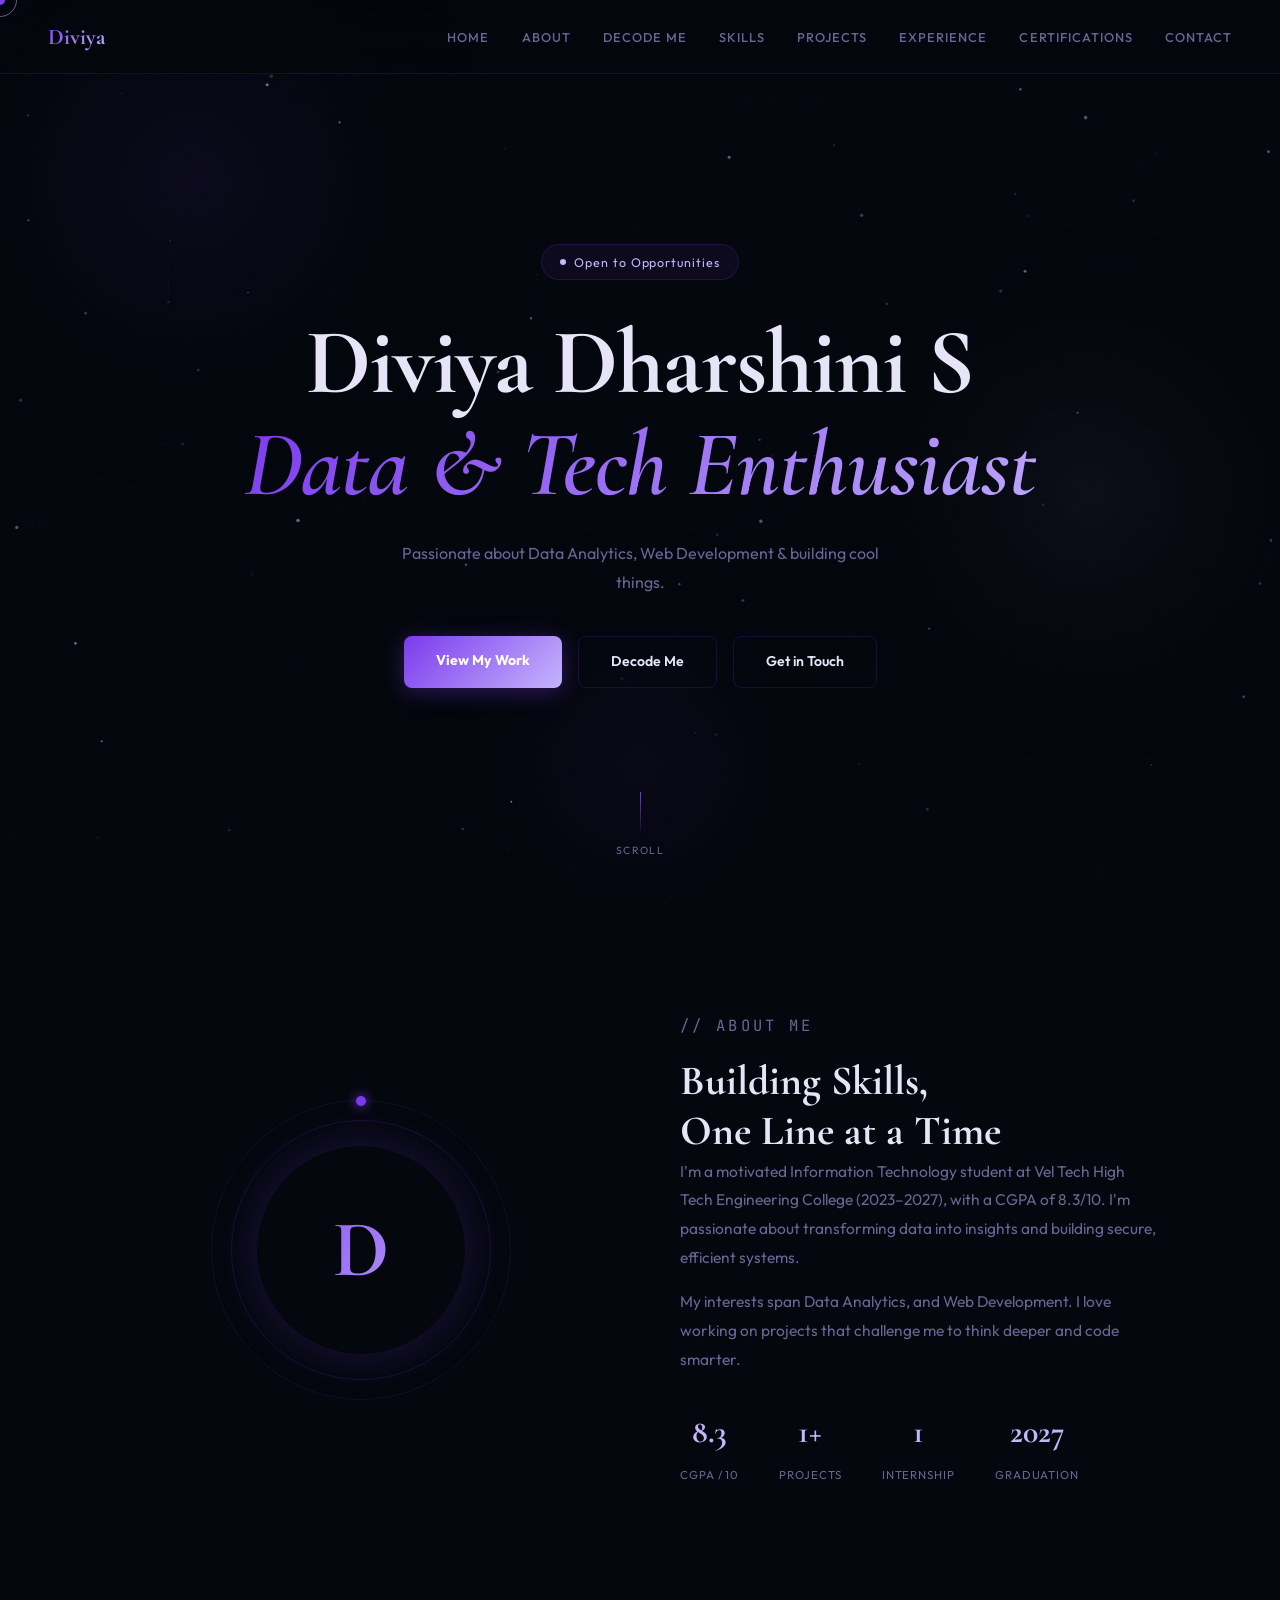
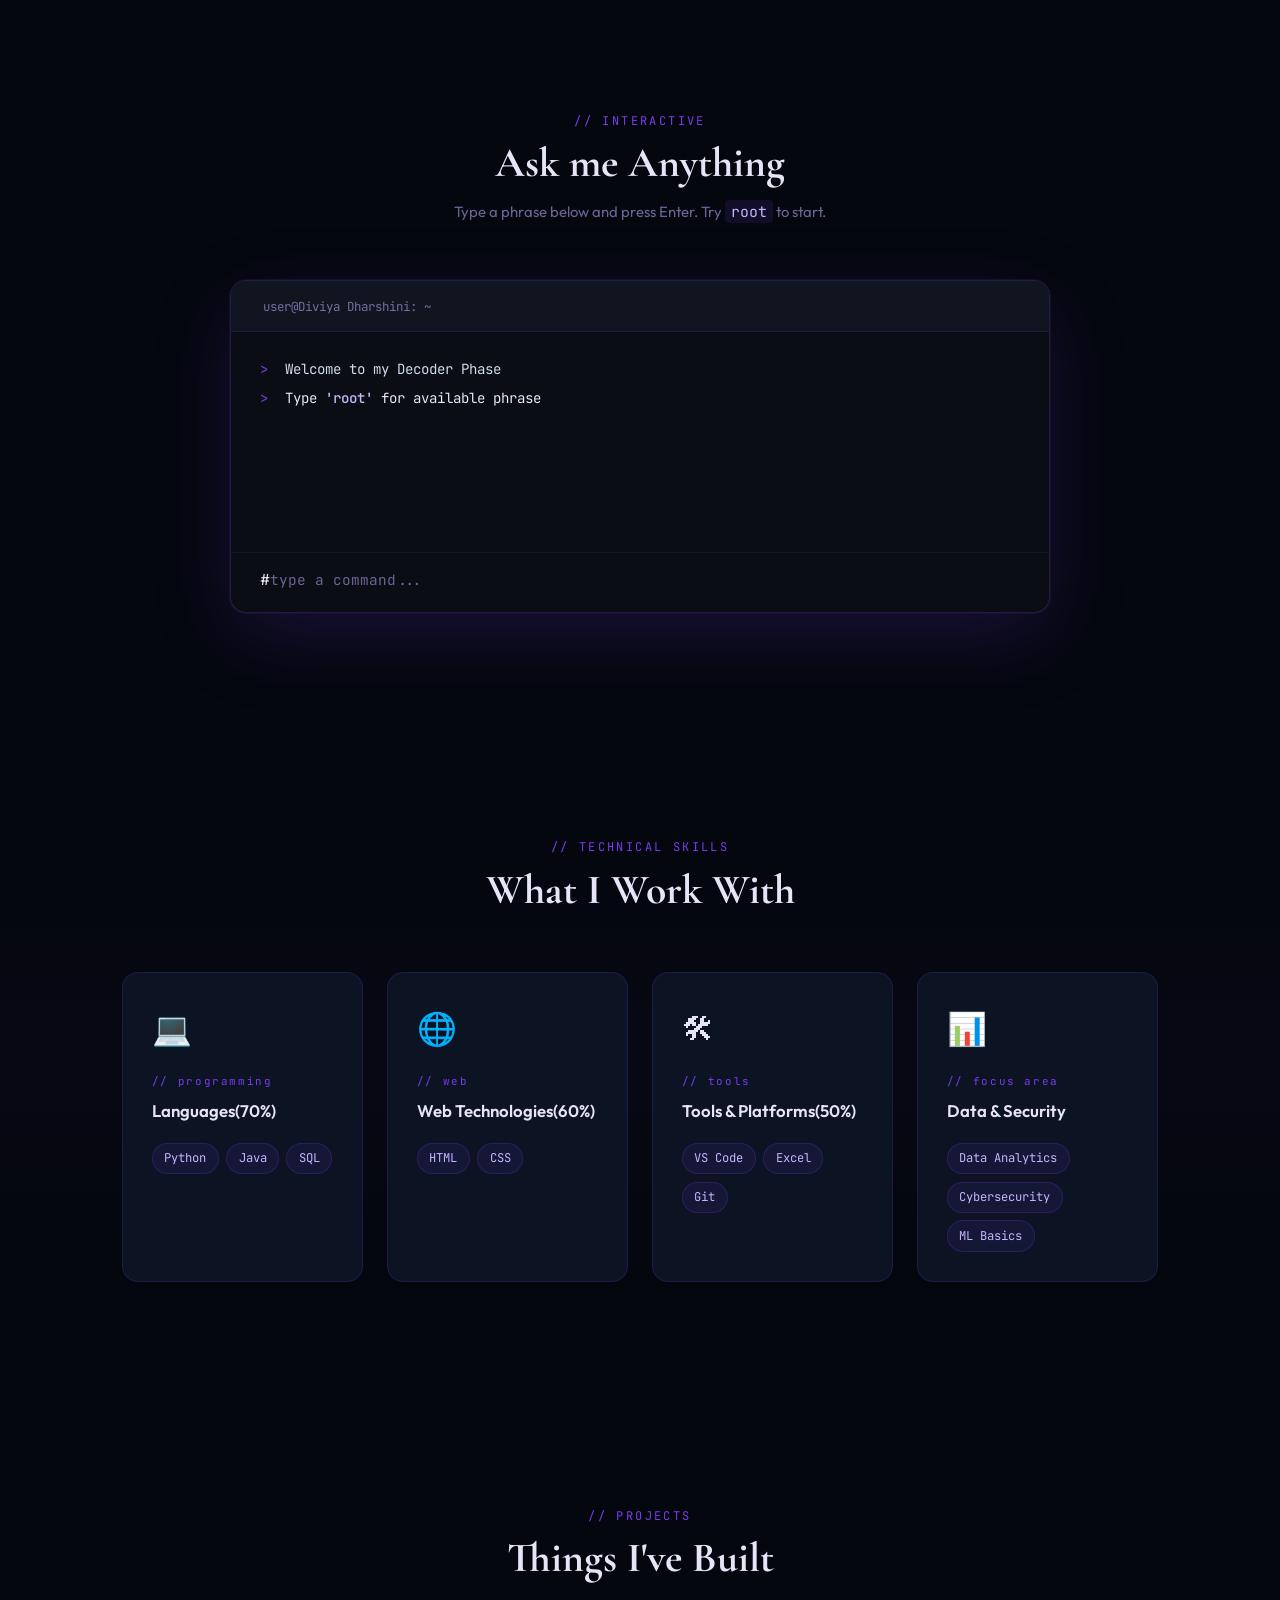
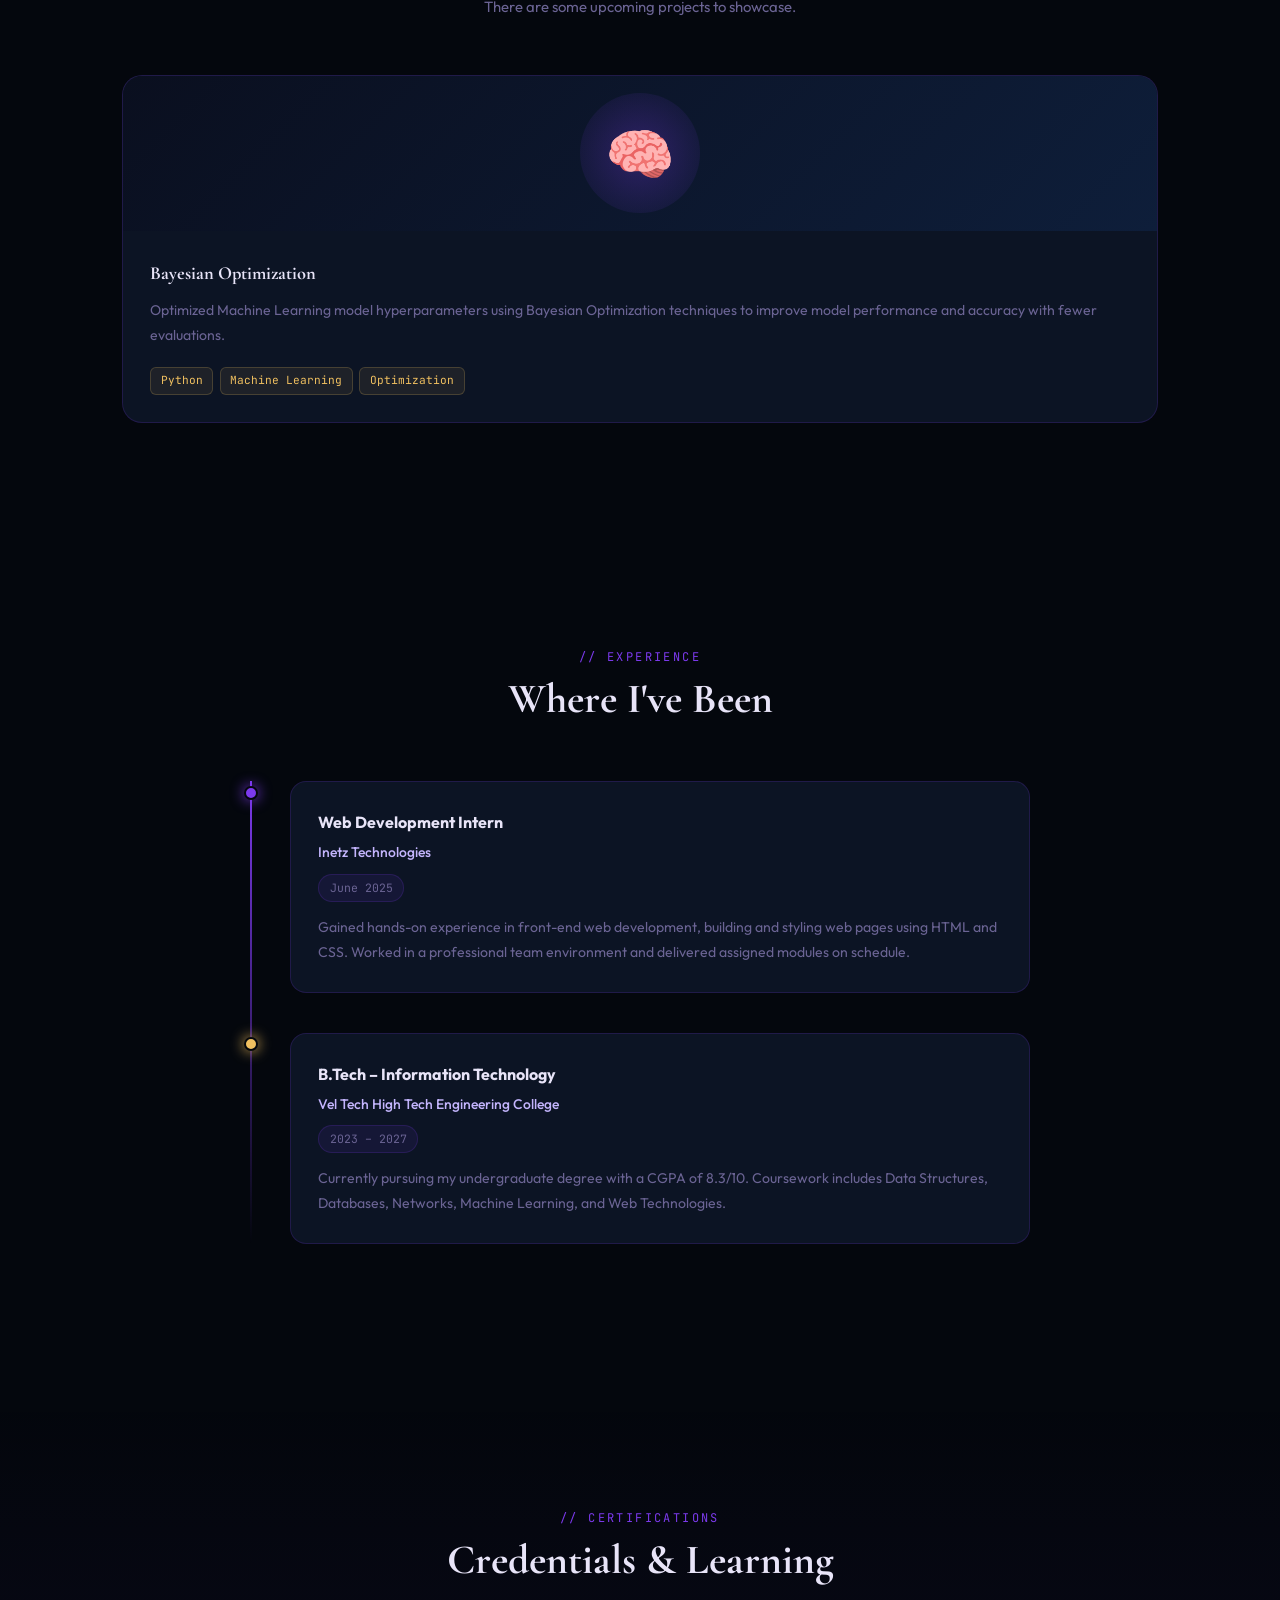
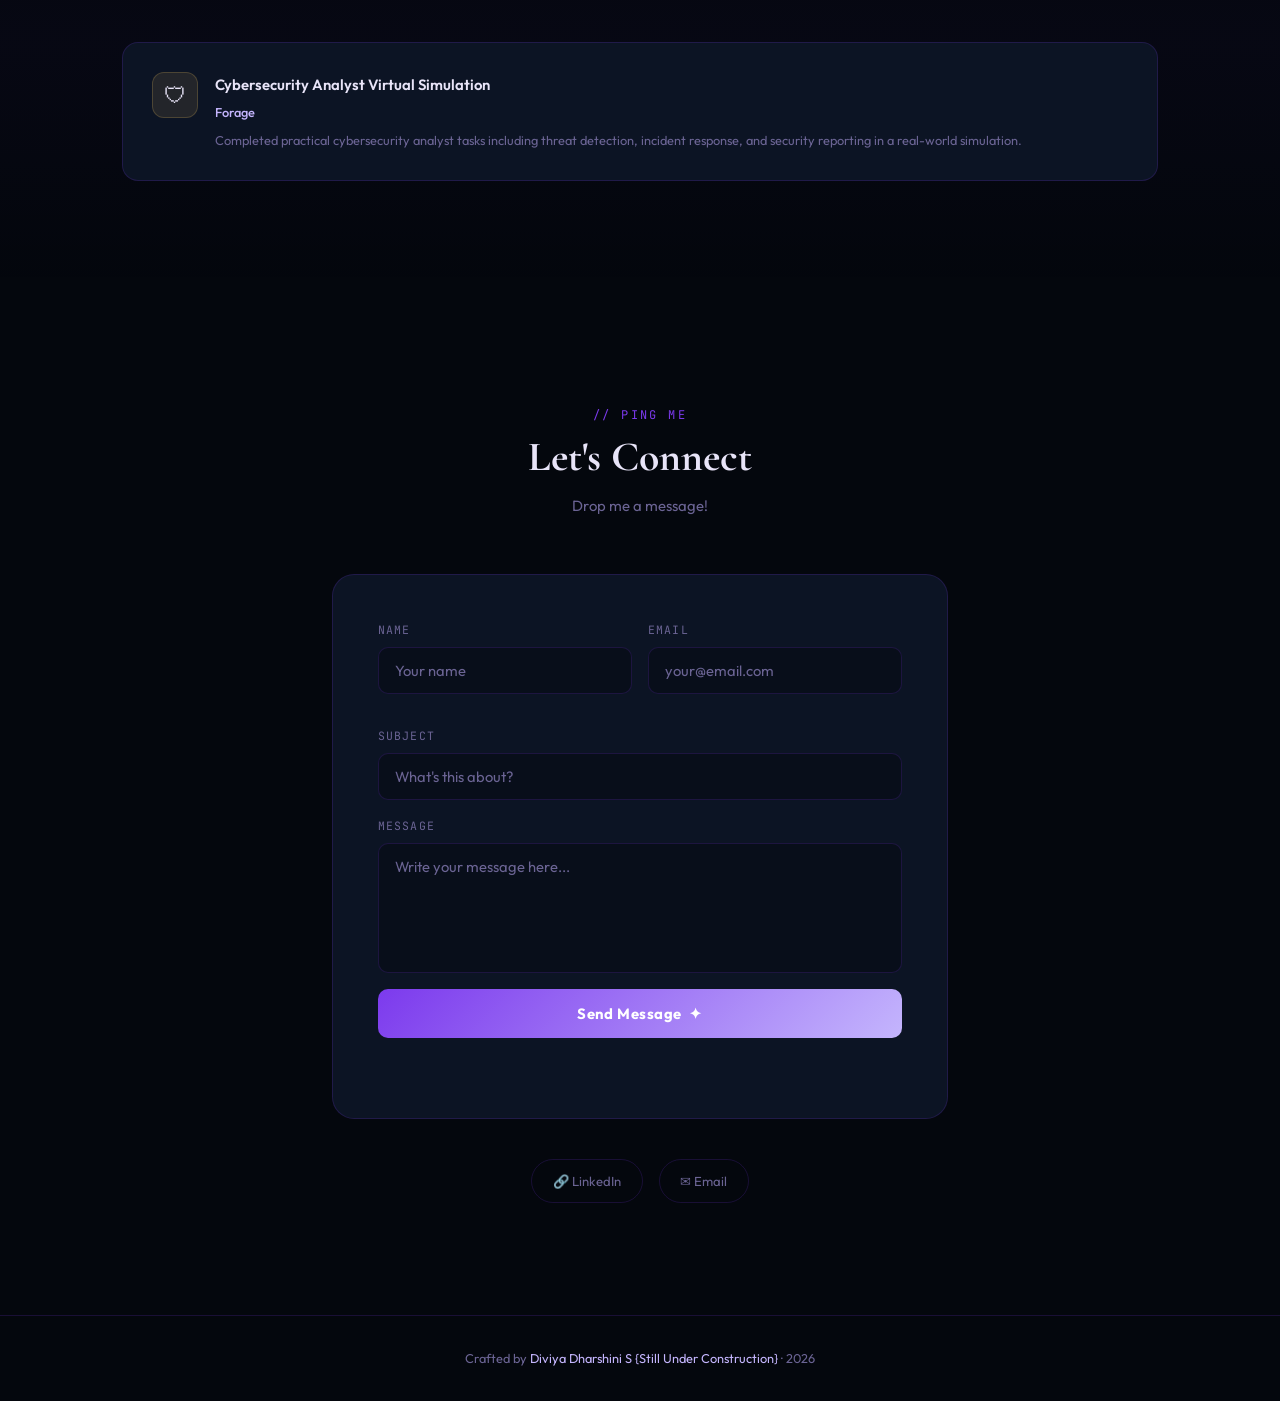
==== index.html @ 1bf2e38d "Add files via upload" ====
<!DOCTYPE html>
<html lang="en">
<head>
  <meta charset="UTF-8" />
  <meta name="viewport" content="width=device-width, initial-scale=1.0" />

  <!-- ============================================================
    PAGE TITLE — change this to your name
  ============================================================ -->
  <title>Diviya Dharshini S – Portfolio</title>

  <!-- Google Fonts — Professional fonts -->
  <link href="https://fonts.googleapis.com/css2?family=Cormorant+Garamond:ital,wght@0,400;0,600;0,700;1,400;1,600&family=Outfit:wght@300;400;500;600&family=JetBrains+Mono:wght@400;500&display=swap" rel="stylesheet" />

  <link rel="stylesheet" href="style.css" />
</head>
<body>

  <!-- Custom cursor -->
  <div id="cursor"></div>
  <div id="cursor-ring"></div>

  <!-- Animated background canvas -->
  <canvas id="bg-canvas"></canvas>

  <!-- ============================================================
    NAVIGATION BAR
    Add/remove links by editing the <li> items
  ============================================================ -->
  <nav id="navbar">
    <div class="nav-logo">Diviya</div>
    <ul class="nav-links">
      <li><a href="#hero">Home</a></li>
      <li><a href="#about">About</a></li>
      <li><a href="#decoder">Decode Me</a></li>
      <li><a href="#skills">Skills</a></li>
      <li><a href="#projects">Projects</a></li>
      <li><a href="#experience">Experience</a></li>
      <li><a href="#certifications">Certifications</a></li>
      <li><a href="#contact">Contact</a></li>
    </ul>
    <button class="nav-toggle" id="navToggle" aria-label="Open menu">&#9776;</button>
  </nav>

  <!-- Mobile Drawer -->
  <div class="mobile-drawer" id="mobileDrawer">
    <button class="drawer-close" id="drawerClose">✕</button>
    <ul>
      <li><a href="#hero"           class="drawer-link">Home</a></li>
      <li><a href="#about"          class="drawer-link">About</a></li>
      <li><a href="#decoder"       class="drawer-link">Decode Me</a></li>
      <li><a href="#skills"         class="drawer-link">Skills</a></li>
      <li><a href="#projects"       class="drawer-link">Projects</a></li>
      <li><a href="#experience"     class="drawer-link">Experience</a></li>
      <li><a href="#certifications" class="drawer-link">Certifications</a></li>
      <li><a href="#contact"        class="drawer-link">Contact</a></li>
    </ul>
  </div>

  <!-- ============================================================
    HERO SECTION
    Change: name, tagline, button links
  ============================================================ -->
  <section id="hero">
    <div class="hero-badge"><span class="badge-dot"></span> Open to Opportunities</div>

    <h1 class="hero-name">
      <span class="line1">Diviya Dharshini S</span>
      <span class="line2">Data &amp; Tech Enthusiast</span>
    </h1>

    <p class="hero-tagline">
      Passionate about Data Analytics, Web Development &amp; building cool things.
    </p>

    <div class="hero-cta">
      <a href="#projects" class="btn-primary">View My Work</a>
      <a href="#decoder" class="btn-outline">Decode Me</a>
      <a href="#contact"  class="btn-outline">Get in Touch</a>
    </div>

    <div class="hero-scroll">
      <div class="scroll-line"></div>
      <span>SCROLL</span>
    </div>
  </section>

  <!-- ============================================================
    ABOUT SECTION
    Change: paragraph text, stats numbers
  ============================================================ -->
  <section id="about">
    <div class="about-grid container">

      <div class="about-visual reveal-left">
        <div class="about-orbit"><div class="orbit-dot"></div></div>
        <div class="about-avatar-ring">
          <!-- Change this letter to your initial -->
          <div class="about-avatar-inner">D</div>
        </div>
      </div>

      <div class="about-text reveal-right">
        <p class="section-label">// about me</p>
        <h2 class="section-title">Building Skills,<br>One Line at a Time</h2>
        <p>I'm a motivated Information Technology student at Vel Tech High Tech Engineering College (2023–2027), with a CGPA of 8.3/10. I'm passionate about transforming data into insights and building secure, efficient systems.</p>
        <p>My interests span Data Analytics, and  Web Development. I love working on projects that challenge me to think deeper and code smarter.</p>

        <!-- Change stats numbers as needed -->
        <div class="about-stats">
          <div class="stat"><span class="stat-num">8.3</span><span class="stat-label">CGPA / 10</span></div>
          <div class="stat"><span class="stat-num">1+</span><span class="stat-label">Projects</span></div>
          <div class="stat"><span class="stat-num">1</span><span class="stat-label">Internship</span></div>
          <div class="stat"><span class="stat-num">2027</span><span class="stat-label">Graduation</span></div>
        </div>
      </div>

    </div>
  </section>

  <!-- ============================================================
    INTERACTIVE DECODER SECTION
    Commands are defined in script.js → DECODER_COMMANDS object
    To add a new command: add a new key inside DECODER_COMMANDS
  ============================================================ -->
  <section id="decoder">
    <div class="container">
      <div class="section-header reveal">
        <p class="section-label">// interactive</p>
        <h2 class="section-title">Ask me Anything</h2>
        <p class="section-sub">Type a phrase below and press Enter. Try <code>root</code> to start.</p>
      </div>

      <div class="terminal-window reveal">
        <div class="terminal-topbar">
          <span class="terminal-title">user@Diviya Dharshini: ~</span>
        </div>

        <!-- Terminal output area -->
        <div class="terminal-body" id="terminalBody">
          <div class="t-line"><span class="t-prompt">&gt;</span> <span class="t-white">Welcome to my Decoder Phase</span></div>
          <div class="t-line"><span class="t-prompt">&gt;</span> Type <span class="t-highlight">'root'</span> for available phrase</div>
        </div>

        <!-- Terminal input row -->
        <div class="terminal-input-row">
          <span class="t-hashtag">#</span>
          <input
            type="text"
            id="terminalInput"
            class="terminal-input"
            placeholder="type a command..."
            autocomplete="off"
            spellcheck="false"
          />
        </div>
      </div>
    </div>
  </section>

  <!-- ============================================================
    SKILLS SECTION
    To add a skill card: copy one .skill-card block
    To add a tag inside a card: copy <span class="tag">...</span>
  ============================================================ -->
  <section id="skills">
    <div class="container">
      <div class="section-header reveal">
        <p class="section-label">// technical skills</p>
        <h2 class="section-title">What I Work With</h2>
      </div>

      <div class="skills-grid">

        <div class="skill-card reveal">
          <div class="skill-icon">💻</div>
          <div class="skill-category">// programming</div>
          <div class="skill-name">Languages(70%)</div>
          <div class="skill-tags">
            <span class="tag">Python</span>
            <span class="tag">Java</span>
            <span class="tag">SQL</span>
          </div>
        </div>

        <div class="skill-card reveal" style="transition-delay:0.1s">
          <div class="skill-icon">🌐</div>
          <div class="skill-category">// web</div>
          <div class="skill-name">Web Technologies(60%)</div>
          <div class="skill-tags">
            <span class="tag">HTML</span>
            <span class="tag">CSS</span>
          </div>
        </div>

        <div class="skill-card reveal" style="transition-delay:0.2s">
          <div class="skill-icon">🛠</div>
          <div class="skill-category">// tools</div>
          <div class="skill-name">Tools & Platforms(50%)</div>
          <div class="skill-tags">
            <span class="tag">VS Code</span>
            <span class="tag">Excel</span>
            <span class="tag">Git</span>
          </div>
        </div>

        <div class="skill-card reveal" style="transition-delay:0.3s">
          <div class="skill-icon">📊</div>
          <div class="skill-category">// focus area</div>
          <div class="skill-name">Data & Security</div>
          <div class="skill-tags">
            <span class="tag">Data Analytics</span>
            <span class="tag">Cybersecurity</span>
            <span class="tag">ML Basics</span>
          </div>
        </div>

      </div>
    </div>
  </section>

  <!-- ============================================================
    PROJECTS SECTION
    To add a project: copy one .project-card block
    Banner color classes: banner-teal, banner-purple, banner-blue
  ============================================================ -->
  <section id="projects">
    <div class="container">
      <div class="section-header reveal">
        <p class="section-label">// projects</p>
        <h2 class="section-title">Things I've Built</h2>
        <p class="section-sub">There are some upcoming projects to showcase.</p>
      </div>

      <div class="projects-grid">

        <!-- PROJECT 1 -->
        <div class="project-card reveal">
          <div class="project-banner banner-teal">
            <div class="project-glow"></div>
            <span class="banner-emoji">🧠</span>
          </div>
          <div class="project-body">
            <div class="project-title">Bayesian Optimization</div>
            <p class="project-desc">
              Optimized Machine Learning model hyperparameters using Bayesian Optimization
              techniques to improve model performance and accuracy with fewer evaluations.
            </p>
            <div class="project-stack">
              <span class="stack-tag">Python</span>
              <span class="stack-tag">Machine Learning</span>
              <span class="stack-tag">Optimization</span>
            </div>
          </div>
        </div>

        <!-- ADD MORE PROJECTS HERE — copy this block:
        <div class="project-card reveal" style="transition-delay:0.15s">
          <div class="project-banner banner-purple">
            <div class="project-glow"></div>
            <span class="banner-emoji">🌐</span>
          </div>
          <div class="project-body">
            <div class="project-title">Project Name</div>
            <p class="project-desc">Description of your project.</p>
            <div class="project-stack">
              <span class="stack-tag">Tech 1</span>
              <span class="stack-tag">Tech 2</span>
            </div>
          </div>
        </div>
        -->

      </div>
    </div>
  </section>

  <!-- ============================================================
    EXPERIENCE / TIMELINE SECTION
    To add more: copy one .timeline-item block
  ============================================================ -->
  <section id="experience">
    <div class="container">
      <div class="section-header reveal">
        <p class="section-label">// experience</p>
        <h2 class="section-title">Where I've Been</h2>
      </div>

      <div class="timeline">

        <div class="timeline-item reveal">
          <div class="timeline-dot"></div>
          <div class="timeline-card">
            <div class="timeline-role">Web Development Intern</div>
            <div class="timeline-company">Inetz Technologies</div>
            <div class="timeline-date">June 2025</div>
            <p class="timeline-desc">Gained hands-on experience in front-end web development, building and styling web pages using HTML and CSS. Worked in a professional team environment and delivered assigned modules on schedule.</p>
          </div>
        </div>

        <div class="timeline-item reveal" style="transition-delay:0.1s">
          <div class="timeline-dot dot-gold"></div>
          <div class="timeline-card">
            <div class="timeline-role">B.Tech – Information Technology</div>
            <div class="timeline-company">Vel Tech High Tech Engineering College</div>
            <div class="timeline-date">2023 – 2027</div>
            <p class="timeline-desc">Currently pursuing my undergraduate degree with a CGPA of 8.3/10. Coursework includes Data Structures, Databases, Networks, Machine Learning, and Web Technologies.</p>
          </div>
        </div>

      </div>
    </div>
  </section>

  <!-- ============================================================
    CERTIFICATIONS SECTION
    To add a cert: copy one .cert-card block
  ============================================================ -->
  <section id="certifications">
    <div class="container">
      <div class="section-header reveal">
        <p class="section-label">// certifications</p>
        <h2 class="section-title">Credentials &amp; Learning</h2>
      </div>

      <div class="certs-grid">

        <div class="cert-card reveal">
          <div class="cert-icon">🛡</div>
          <div class="cert-info">
            <div class="cert-title">Cybersecurity Analyst Virtual Simulation</div>
            <div class="cert-issuer">Forage</div>
            <div class="cert-desc">Completed practical cybersecurity analyst tasks including threat detection, incident response, and security reporting in a real-world simulation.</div>
          </div>
        </div>

        <!-- ADD MORE CERTS HERE — copy this block:
        <div class="cert-card reveal" style="transition-delay:0.1s">
          <div class="cert-icon">📜</div>
          <div class="cert-info">
            <div class="cert-title">Certificate Name</div>
            <div class="cert-issuer">Issuer</div>
            <div class="cert-desc">What you learned.</div>
          </div>
        </div>
        -->

      </div>
    </div>
  </section>

  <!-- ============================================================
    CONTACT SECTION
    Replace YOUR_FORM_ID with your Formspree ID
    Get it free at https://formspree.io
  ============================================================ -->
  <section id="contact">
    <div class="container contact-container">
      <div class="section-header reveal">
        <p class="section-label">// Ping Me</p>
        <h2 class="section-title">Let's Connect</h2>
        <p class="contact-sub"> Drop me a message!</p>
      </div>

      <form id="contactForm" class="contact-form reveal"
        action="https://formspree.io/f/mlgavopz" method="POST">

        <div class="form-row">
          <div class="form-group">
            <label for="name">NAME</label>
            <input type="text" id="name" name="name" placeholder="Your name" required />
          </div>
          <div class="form-group">
            <label for="email">EMAIL</label>
            <input type="email" id="email" name="email" placeholder="your@email.com" required />
          </div>
        </div>

        <div class="form-group">
          <label for="subject">SUBJECT</label>
          <input type="text" id="subject" name="subject" placeholder="What's this about?" />
        </div>

        <div class="form-group">
          <label for="message">MESSAGE</label>
          <textarea id="message" name="message" placeholder="Write your message here..." required></textarea>
        </div>

        <button type="submit" class="form-submit" id="submitBtn">
          <span id="btnText">Send Message</span>
          <span id="btnIcon">✦</span>
        </button>
        <div id="form-status"></div>
      </form>

      <div class="social-links reveal">
        <!-- Change href to your LinkedIn -->
        <a href="https://www.linkedin.com/in/diviyadharshini7706/" target="_blank" class="social-btn">🔗 LinkedIn</a>
        <!-- Change href to your email -->
        <a href="mailto:diviyadharshinisasikumar@gmail.com" class="social-btn">✉ Email</a>
      </div>
    </div>
  </section>

  <!-- FOOTER — change name/year -->
  <footer>
    <p>Crafted by <span class="footer-name">Diviya Dharshini S  {Still Under Construction}</span> &middot; 2026</p>
  </footer>

  <script src="script.js"></script>
</body>
</html>
---- style.css ----
/* ============================================================
   DIVIYA DHARSHINI S — PORTFOLIO STYLESHEET
   style.css

   HOW TO CUSTOMIZE:
   → Colors : edit :root variables at the top
   → Fonts  : edit --font-display / --font-body / --font-mono
   → Spacing: edit padding / margin values per section
   ============================================================ */


/* ============================================================
   1. CSS VARIABLES  ← CHANGE COLORS & FONTS HERE
   ============================================================ */
:root {
  /* BACKGROUNDS */
  --bg:      #04070d;
  --surface: #080e1a;
  --card:    #0c1424;

  /* ACCENT COLORS
     Want a different theme? Change just these two lines!
     Purple  → #a855f7  /  #d8b4fe
     Blue    → #3b82f6  /  #93c5fd
     Pink    → #ec4899  /  #f9a8d4
     Current → violet/indigo                              */
  --accent:  #7c3aed;
  --accent2: #c4b5fd;
  --gold:    #f0c060;

  /* TEXT */
  --text:  #e8e4f8;
  --muted: #6b6494;

  /* BORDER & GLOW */
  --border: rgba(124, 58, 237, 0.18);
  --glow:   0 0 48px rgba(124, 58, 237, 0.22);

  /* FONTS */
  --font-display: 'Cormorant Garamond', Georgia, serif;
  --font-body:    'Outfit', sans-serif;
  --font-mono:    'JetBrains Mono', monospace;

  /* TRANSITION EASING */
  --ease: cubic-bezier(0.4, 0, 0.2, 1);
}


/* ============================================================
   2. RESET & BASE
   ============================================================ */
*, *::before, *::after { box-sizing: border-box; margin: 0; padding: 0; }
html  { scroll-behavior: smooth; font-size: 16px; }
body  { background: var(--bg); color: var(--text); font-family: var(--font-body); overflow-x: hidden; cursor: none; line-height: 1.7; }
a     { text-decoration: none; color: inherit; }

.container { max-width: 1100px; margin: 0 auto; padding: 0 2rem; }


/* ============================================================
   3. CUSTOM CURSOR
   ============================================================ */
#cursor {
  position: fixed; width: 10px; height: 10px;
  background: var(--accent); border-radius: 50%;
  pointer-events: none; z-index: 9999;
  transform: translate(-50%,-50%);
  transition: transform 0.12s, background 0.2s;
  mix-blend-mode: screen;
}
#cursor-ring {
  position: fixed; width: 34px; height: 34px;
  border: 1.5px solid var(--accent2); border-radius: 50%;
  pointer-events: none; z-index: 9998;
  transform: translate(-50%,-50%);
  transition: width 0.2s, height 0.2s, opacity 0.2s;
  opacity: 0.5;
}
body.cursor-hover #cursor      { transform: translate(-50%,-50%) scale(2.5); }
body.cursor-hover #cursor-ring { width: 54px; height: 54px; opacity: 0.22; }


/* ============================================================
   4. ANIMATED BACKGROUND CANVAS
   ============================================================ */
#bg-canvas {
  position: fixed; inset: 0;
  z-index: 0; pointer-events: none;
}


/* ============================================================
   5. NAVIGATION BAR
   ============================================================ */
nav {
  position: fixed; top: 0; left: 0; right: 0; z-index: 100;
  display: flex; align-items: center; justify-content: space-between;
  padding: 1.1rem 3rem;
  background: rgba(4,7,13,0.82);
  backdrop-filter: blur(20px);
  -webkit-backdrop-filter: blur(20px);
  border-bottom: 1px solid var(--border);
  transition: padding 0.3s var(--ease);
}
nav.scrolled { padding: 0.7rem 3rem; }

.nav-logo {
  font-family: var(--font-display); font-size: 1.4rem; font-weight: 700;
  background: linear-gradient(135deg, var(--accent), var(--accent2));
  -webkit-background-clip: text; -webkit-text-fill-color: transparent;
  background-clip: text;
}

.nav-links { display: flex; gap: 2rem; list-style: none; }
.nav-links a {
  color: var(--muted); font-size: 0.8rem; font-weight: 500;
  letter-spacing: 0.08em; text-transform: uppercase;
  transition: color 0.2s; position: relative;
}
.nav-links a::after {
  content: ''; position: absolute; bottom: -4px; left: 0;
  width: 0; height: 1.5px; background: var(--accent);
  transition: width 0.3s var(--ease);
}
.nav-links a:hover { color: var(--accent2); }
.nav-links a:hover::after { width: 100%; }

.nav-toggle {
  display: none; background: none;
  border: 1px solid var(--border); color: var(--text);
  font-size: 1.2rem; padding: 0.3rem 0.6rem;
  border-radius: 6px; cursor: pointer;
}


/* ============================================================
   6. MOBILE DRAWER
   ============================================================ */
.mobile-drawer {
  position: fixed; top: 0; right: -100%;
  width: 70%; max-width: 280px; height: 100vh;
  background: var(--surface); border-left: 1px solid var(--border);
  z-index: 200; padding: 5rem 2rem 2rem;
  transition: right 0.35s var(--ease);
}
.mobile-drawer.open { right: 0; }
.mobile-drawer ul { list-style: none; display: flex; flex-direction: column; gap: 1.5rem; }
.drawer-link { font-size: 1.05rem; font-weight: 500; color: var(--text); text-transform: uppercase; letter-spacing: 0.08em; transition: color 0.2s; }
.drawer-link:hover { color: var(--accent2); }
.drawer-close { position: absolute; top: 1.5rem; right: 1.5rem; background: none; border: none; color: var(--muted); font-size: 1.2rem; cursor: pointer; }


/* ============================================================
   7. HERO SECTION
   ============================================================ */
#hero {
  min-height: 100vh; display: flex; flex-direction: column;
  align-items: center; justify-content: center;
  text-align: center; padding: 6rem 2rem 4rem;
  position: relative; z-index: 1;
}

.hero-badge {
  display: inline-flex; align-items: center; gap: 0.5rem;
  padding: 0.4rem 1.1rem; border-radius: 100px;
  border: 1px solid var(--border); background: rgba(124,58,237,0.08);
  font-size: 0.78rem; color: var(--accent2); letter-spacing: 0.08em;
  margin-bottom: 2rem; animation: fadeSlideDown 0.8s ease both;
}
.badge-dot {
  width: 6px; height: 6px; border-radius: 50%;
  background: var(--accent2); animation: pulse 1.6s infinite;
}

/* Name — Cormorant Garamond for elegant serif display */
.hero-name {
  font-family: var(--font-display);
  font-size: clamp(2.8rem, 8vw, 5.8rem);
  font-weight: 700; line-height: 1.1; letter-spacing: -0.01em;
  animation: fadeSlideUp 0.9s 0.2s ease both;
}
.hero-name .line1 { display: block; color: var(--text); }
.hero-name .line2 {
  display: block; font-style: italic; font-weight: 600;
  background: linear-gradient(135deg, var(--accent) 0%, var(--accent2) 60%, var(--gold) 100%);
  -webkit-background-clip: text; -webkit-text-fill-color: transparent;
  background-clip: text; background-size: 200%;
  animation: gradShift 5s ease infinite, fadeSlideUp 0.9s 0.3s ease both;
}

.hero-tagline {
  font-size: 1rem; color: var(--muted);
  max-width: 520px; margin: 1.4rem auto 0; line-height: 1.8;
  animation: fadeSlideUp 0.9s 0.45s ease both;
}

.hero-cta {
  display: flex; gap: 1rem; margin-top: 2.5rem;
  justify-content: center; flex-wrap: wrap;
  animation: fadeSlideUp 0.9s 0.6s ease both;
}

.hero-scroll {
  position: absolute; bottom: 2.5rem;
  display: flex; flex-direction: column; align-items: center; gap: 0.4rem;
  color: var(--muted); font-size: 0.65rem; letter-spacing: 0.14em;
  animation: fadeSlideUp 1s 1.1s ease both;
}
.scroll-line {
  width: 1px; height: 44px;
  background: linear-gradient(to bottom, var(--accent), transparent);
  animation: scrollPulse 2s infinite;
}


/* ============================================================
   8. BUTTONS
   ============================================================ */
.btn-primary {
  padding: 0.8rem 2rem; border-radius: 8px;
  background: linear-gradient(135deg, var(--accent), var(--accent2));
  color: #fff; font-weight: 700; font-size: 0.88rem;
  font-family: var(--font-body); border: none; cursor: none;
  box-shadow: 0 4px 22px rgba(124,58,237,0.35);
  transition: transform 0.2s, box-shadow 0.2s; display: inline-block;
}
.btn-primary:hover { transform: translateY(-3px); box-shadow: 0 8px 32px rgba(124,58,237,0.5); }

.btn-outline {
  padding: 0.8rem 2rem; border-radius: 8px;
  border: 1.5px solid var(--border); color: var(--text);
  font-weight: 600; font-size: 0.88rem;
  font-family: var(--font-body); background: transparent; cursor: none;
  transition: border-color 0.2s, background 0.2s, transform 0.2s; display: inline-block;
}
.btn-outline:hover { border-color: var(--accent); background: rgba(124,58,237,0.08); transform: translateY(-3px); }


/* ============================================================
   9. SECTION SHARED STYLES
   ============================================================ */
section { position: relative; z-index: 1; padding: 7rem 0; }

#skills, #certifications {
  background: linear-gradient(180deg, transparent, rgba(124,58,237,0.03), transparent);
}

.section-header { text-align: center; margin-bottom: 3.5rem; }
.section-label  { font-family: var(--font-mono); font-size: 0.75rem; color: var(--accent); letter-spacing: 0.2em; text-transform: uppercase; margin-bottom: 0.5rem; }
.section-title  { font-family: var(--font-display); font-size: clamp(1.8rem, 4vw, 2.6rem); font-weight: 700; line-height: 1.2; }
.section-sub    { color: var(--muted); font-size: 0.93rem; margin-top: 0.6rem; }
.section-sub code { font-family: var(--font-mono); color: var(--accent2); background: rgba(124,58,237,0.12); padding: 0.1rem 0.4rem; border-radius: 4px; }


/* ============================================================
   10. ABOUT SECTION
   ============================================================ */
.about-grid { display: grid; grid-template-columns: 1fr 1fr; gap: 5rem; align-items: center; }

.about-visual { position: relative; display: flex; align-items: center; justify-content: center; }

.about-orbit {
  position: absolute; width: 300px; height: 300px;
  border-radius: 50%; border: 1px solid rgba(124,58,237,0.12);
  animation: spinRing 30s linear infinite;
}
.orbit-dot {
  position: absolute; width: 10px; height: 10px; border-radius: 50%;
  background: var(--accent); top: -5px; left: 50%; transform: translateX(-50%);
  box-shadow: 0 0 12px var(--accent);
}
.about-avatar-ring {
  width: 260px; height: 260px; border-radius: 50%;
  border: 1.5px solid var(--border); display: flex; align-items: center; justify-content: center;
  animation: spinRing 20s linear infinite;
}
.about-avatar-inner {
  width: 210px; height: 210px; border-radius: 50%;
  display: flex; align-items: center; justify-content: center;
  font-family: var(--font-display); font-size: 5rem; font-weight: 700;
  background: linear-gradient(135deg, var(--accent), var(--accent2));
  -webkit-background-clip: text; -webkit-text-fill-color: transparent; background-clip: text;
  border: 1.5px solid rgba(124,58,237,0.12);
  animation: spinRing 20s linear infinite reverse; box-shadow: var(--glow);
}

.about-text p   { color: var(--muted); line-height: 1.85; margin-bottom: 1rem; font-size: 0.97rem; }
.about-stats    { display: flex; gap: 2.5rem; margin-top: 2rem; flex-wrap: wrap; }
.stat           { text-align: center; }
.stat-num       { font-family: var(--font-display); font-size: 2rem; font-weight: 700; color: var(--accent2); display: block; }
.stat-label     { font-size: 0.72rem; color: var(--muted); letter-spacing: 0.08em; text-transform: uppercase; }


/* ============================================================
   11. TERMINAL SECTION
   ============================================================ */
.terminal-window {
  max-width: 820px; margin: 0 auto;
  background: #0a0d14;
  border: 1px solid rgba(124,58,237,0.25);
  border-radius: 16px; overflow: hidden;
  box-shadow: 0 24px 80px rgba(124,58,237,0.18), 0 0 0 1px rgba(255,255,255,0.04);
}

/* Top bar with traffic light buttons */
.terminal-topbar {
  display: flex; align-items: center; gap: 0.5rem;
  padding: 0.9rem 1.2rem;
  background: #111520;
  border-bottom: 1px solid rgba(124,58,237,0.15);
}
.t-btn { width: 13px; height: 13px; border-radius: 50%; }
.t-red    { background: #ff5f57; }
.t-yellow { background: #ffbd2e; }
.t-green  { background: #28c840; }
.terminal-title {
  margin-left: 0.8rem; font-family: var(--font-mono);
  font-size: 0.78rem; color: #7070a0;
}

/* Output lines area */
.terminal-body {
  padding: 1.5rem 1.8rem 0.5rem;
  min-height: 220px; max-height: 380px;
  overflow-y: auto; font-family: var(--font-mono);
  font-size: 0.88rem; line-height: 1.9;
  scrollbar-width: thin; scrollbar-color: var(--accent) transparent;
}
.terminal-body::-webkit-scrollbar { width: 4px; }
.terminal-body::-webkit-scrollbar-thumb { background: var(--accent); border-radius: 2px; }

/* Individual terminal text line */
.t-line     { margin-bottom: 0.15rem; animation: tFadeIn 0.25s ease both; }
.t-prompt   { color: var(--accent); margin-right: 0.6rem; }
.t-dollar   { color: var(--accent); font-family: var(--font-mono); font-size: 1rem; margin-right: 0.5rem; flex-shrink: 0; }
.t-white    { color: #d0d8f0; }
.t-highlight{ color: var(--accent2); font-weight: 500; }
.t-success  { color: #5de87a; }
.t-error    { color: #f07070; }
.t-info     { color: #7ec8f0; }
.t-cmd      { color: var(--accent2); opacity: 0.7; }

/* Input row at the bottom */
.terminal-input-row {
  display: flex; align-items: center;
  padding: 0.8rem 1.8rem 1.2rem;
  border-top: 1px solid rgba(124,58,237,0.12);
}
.terminal-input {
  flex: 1; background: transparent; border: none; outline: none;
  color: var(--text); font-family: var(--font-mono); font-size: 0.9rem;
  caret-color: var(--accent2);
}
.terminal-input::placeholder { color: var(--muted); }

@keyframes tFadeIn { from { opacity: 0; transform: translateY(4px); } to { opacity: 1; transform: none; } }


/* ============================================================
   12. SKILLS SECTION
   ============================================================ */
.skills-grid { display: grid; grid-template-columns: repeat(auto-fit, minmax(240px, 1fr)); gap: 1.5rem; }

.skill-card {
  background: var(--card); border: 1px solid var(--border);
  border-radius: 16px; padding: 1.8rem;
  transition: transform 0.3s var(--ease), border-color 0.3s, box-shadow 0.3s;
  position: relative; overflow: hidden;
}
.skill-card::before {
  content: ''; position: absolute; top: 0; left: 0; right: 0; height: 2px;
  background: linear-gradient(90deg, var(--accent), var(--accent2));
  transform: scaleX(0); transform-origin: left; transition: transform 0.4s var(--ease);
}
.skill-card:hover { transform: translateY(-6px); border-color: rgba(124,58,237,0.38); box-shadow: var(--glow); }
.skill-card:hover::before { transform: scaleX(1); }

.skill-icon     { font-size: 2rem; margin-bottom: 1rem; }
.skill-category { font-family: var(--font-mono); font-size: 0.68rem; color: var(--accent); letter-spacing: 0.15em; margin-bottom: 0.4rem; }
.skill-name     { font-size: 1.05rem; font-weight: 600; margin-bottom: 1.1rem; }
.skill-tags     { display: flex; flex-wrap: wrap; gap: 0.45rem; }
.tag {
  padding: 0.28rem 0.72rem; border-radius: 100px;
  background: rgba(124,58,237,0.09); border: 1px solid rgba(124,58,237,0.22);
  font-size: 0.76rem; color: var(--accent2); font-family: var(--font-mono);
  transition: background 0.2s, border-color 0.2s;
}
.tag:hover { background: rgba(124,58,237,0.2); border-color: var(--accent); }


/* ============================================================
   13. PROJECTS SECTION
   ============================================================ */
.projects-grid { display: grid; grid-template-columns: repeat(auto-fit, minmax(300px, 1fr)); gap: 2rem; }

.project-card {
  background: var(--card); border: 1px solid var(--border);
  border-radius: 20px; overflow: hidden;
  transition: transform 0.35s var(--ease), box-shadow 0.35s;
}
.project-card:hover { transform: translateY(-8px); box-shadow: 0 20px 55px rgba(124,58,237,0.18); }

.project-banner {
  height: 155px; display: flex; align-items: center; justify-content: center;
  position: relative; overflow: hidden;
}
/* Banner color variants */
.banner-teal   { background: linear-gradient(135deg, #0a0f1f, #0e1e3a); }
.banner-purple { background: linear-gradient(135deg, #0f0a1f, #1a1030); }
.banner-blue   { background: linear-gradient(135deg, #080f1f, #0c1830); }

.project-glow {
  position: absolute; width: 120px; height: 120px; border-radius: 50%;
  background: radial-gradient(circle, rgba(124,58,237,0.3), transparent);
  animation: floatGlow 4s ease-in-out infinite;
}
.banner-emoji { position: relative; z-index: 1; font-size: 3.5rem; }

.project-body  { padding: 1.7rem; }
.project-title { font-family: var(--font-display); font-size: 1.15rem; font-weight: 700; margin-bottom: 0.55rem; }
.project-desc  { color: var(--muted); font-size: 0.88rem; line-height: 1.75; margin-bottom: 1.2rem; }
.project-stack { display: flex; flex-wrap: wrap; gap: 0.4rem; }
.stack-tag {
  padding: 0.22rem 0.6rem; border-radius: 6px;
  background: rgba(240,192,96,0.08); border: 1px solid rgba(240,192,96,0.2);
  font-size: 0.7rem; color: var(--gold); font-family: var(--font-mono);
}


/* ============================================================
   14. EXPERIENCE / TIMELINE
   ============================================================ */
.timeline { position: relative; max-width: 780px; margin: 0 auto; padding-left: 2.5rem; }
.timeline::before {
  content: ''; position: absolute; left: 0; top: 0; bottom: 0; width: 2px;
  background: linear-gradient(to bottom, var(--accent), transparent);
}
.timeline-item   { position: relative; margin-bottom: 2.5rem; }
.timeline-dot    { position: absolute; left: -2.85rem; top: 0.3rem; width: 14px; height: 14px; border-radius: 50%; background: var(--accent); border: 2px solid var(--bg); box-shadow: 0 0 14px var(--accent); }
.dot-gold        { background: var(--gold); box-shadow: 0 0 14px var(--gold); }
.timeline-card   { background: var(--card); border: 1px solid var(--border); border-radius: 16px; padding: 1.7rem; transition: border-color 0.3s, transform 0.3s; }
.timeline-card:hover { border-color: rgba(124,58,237,0.38); transform: translateX(5px); }
.timeline-role    { font-size: 1rem; font-weight: 700; margin-bottom: 0.3rem; }
.timeline-company { color: var(--accent2); font-size: 0.87rem; font-weight: 500; margin-bottom: 0.5rem; }
.timeline-date    { display: inline-block; padding: 0.18rem 0.65rem; border-radius: 100px; background: rgba(124,58,237,0.09); border: 1px solid var(--border); font-size: 0.72rem; color: var(--muted); font-family: var(--font-mono); margin-bottom: 0.85rem; }
.timeline-desc    { color: var(--muted); font-size: 0.88rem; line-height: 1.75; }


/* ============================================================
   15. CERTIFICATIONS
   ============================================================ */
.certs-grid { display: grid; grid-template-columns: repeat(auto-fit, minmax(280px, 1fr)); gap: 1.4rem; }
.cert-card {
  background: var(--card); border: 1px solid var(--border); border-radius: 16px;
  padding: 1.8rem; display: flex; align-items: flex-start; gap: 1.1rem;
  transition: transform 0.3s var(--ease), box-shadow 0.3s, border-color 0.3s;
}
.cert-card:hover { transform: translateY(-5px); border-color: rgba(240,192,96,0.28); box-shadow: 0 10px 36px rgba(240,192,96,0.1); }
.cert-icon   { width: 46px; height: 46px; border-radius: 12px; background: rgba(240,192,96,0.1); border: 1px solid rgba(240,192,96,0.2); display: flex; align-items: center; justify-content: center; font-size: 1.4rem; flex-shrink: 0; }
.cert-title  { font-size: 0.93rem; font-weight: 600; margin-bottom: 0.3rem; }
.cert-issuer { font-size: 0.8rem; color: var(--accent2); margin-bottom: 0.4rem; font-weight: 500; }
.cert-desc   { font-size: 0.8rem; color: var(--muted); line-height: 1.65; }


/* ============================================================
   16. CONTACT SECTION
   ============================================================ */
.contact-container { max-width: 680px; text-align: center; }
.contact-sub       { color: var(--muted); font-size: 0.93rem; margin-top: 0.6rem; }

.contact-form {
  background: var(--card); border: 1px solid var(--border);
  border-radius: 22px; padding: 2.8rem; text-align: left; margin-top: 2rem;
}
.form-row { display: grid; grid-template-columns: 1fr 1fr; gap: 1rem; margin-bottom: 1rem; }
.form-group { display: flex; flex-direction: column; gap: 0.45rem; margin-bottom: 1rem; }
.form-group label { font-size: 0.72rem; color: var(--muted); letter-spacing: 0.1em; font-family: var(--font-mono); }
.form-group input,
.form-group textarea {
  background: var(--surface); border: 1px solid var(--border); border-radius: 10px;
  padding: 0.82rem 1rem; color: var(--text); font-family: var(--font-body);
  font-size: 0.92rem; outline: none; resize: none;
  transition: border-color 0.2s, box-shadow 0.2s;
}
.form-group input::placeholder,
.form-group textarea::placeholder { color: var(--muted); }
.form-group input:focus,
.form-group textarea:focus { border-color: var(--accent); box-shadow: 0 0 0 3px rgba(124,58,237,0.12); }
.form-group textarea { min-height: 130px; }

.form-submit {
  width: 100%; padding: 0.95rem; border-radius: 10px;
  background: linear-gradient(135deg, var(--accent), var(--accent2));
  border: none; color: #fff; font-size: 0.93rem; font-weight: 700;
  font-family: var(--font-body); cursor: none;
  transition: opacity 0.2s, transform 0.2s;
  display: flex; align-items: center; justify-content: center; gap: 0.5rem; letter-spacing: 0.03em;
}
.form-submit:hover  { opacity: 0.88; transform: translateY(-2px); }
.form-submit:active { transform: translateY(0); }

#form-status   { margin-top: 0.9rem; font-size: 0.85rem; text-align: center; min-height: 1.3rem; }
.status-success{ color: #5de87a; }
.status-error  { color: #f07070; }

.social-links { display: flex; justify-content: center; gap: 1rem; margin-top: 2.5rem; flex-wrap: wrap; }
.social-btn   { display: flex; align-items: center; gap: 0.45rem; padding: 0.6rem 1.3rem; border-radius: 100px; border: 1px solid var(--border); color: var(--muted); font-size: 0.82rem; transition: border-color 0.2s, color 0.2s, background 0.2s; }
.social-btn:hover { border-color: var(--accent); color: var(--accent2); background: rgba(124,58,237,0.07); }


/* ============================================================
   17. FOOTER
   ============================================================ */
footer { padding: 2rem; text-align: center; border-top: 1px solid var(--border); color: var(--muted); font-size: 0.8rem; position: relative; z-index: 1; }
.footer-name { color: var(--accent2); }


/* ============================================================
   18. SCROLL REVEAL ANIMATIONS
   ============================================================ */
.reveal, .reveal-left, .reveal-right { opacity: 0; transition: opacity 0.7s ease, transform 0.7s ease; }
.reveal       { transform: translateY(28px); }
.reveal-left  { transform: translateX(-40px); }
.reveal-right { transform: translateX(40px); }
.reveal.visible, .reveal-left.visible, .reveal-right.visible { opacity: 1; transform: none; }


/* ============================================================
   19. KEYFRAME ANIMATIONS
   ============================================================ */
@keyframes fadeSlideUp   { from{opacity:0;transform:translateY(24px)} to{opacity:1;transform:none} }
@keyframes fadeSlideDown { from{opacity:0;transform:translateY(-16px)} to{opacity:1;transform:none} }
@keyframes pulse         { 0%,100%{opacity:1;transform:scale(1)} 50%{opacity:0.45;transform:scale(0.8)} }
@keyframes gradShift     { 0%,100%{background-position:0% 50%} 50%{background-position:100% 50%} }
@keyframes spinRing      { from{transform:rotate(0deg)} to{transform:rotate(360deg)} }
@keyframes scrollPulse   { 0%,100%{opacity:0.25} 50%{opacity:1} }
@keyframes floatGlow     { 0%,100%{transform:scale(1) translate(0,0)} 50%{transform:scale(1.4) translate(8px,-8px)} }


/* ============================================================
   20. RESPONSIVE — MOBILE & TABLET
   ============================================================ */
@media (max-width: 900px) {
  .about-grid { grid-template-columns: 1fr; gap: 3rem; }
  .about-visual { order: -1; }
}
@media (max-width: 768px) {
  nav { padding: 0.9rem 1.4rem; }
  nav.scrolled { padding: 0.7rem 1.4rem; }
  .nav-links { display: none; }
  .nav-toggle { display: block; }
  .form-row { grid-template-columns: 1fr; }
  .contact-form { padding: 1.8rem; }
  .about-avatar-ring { width: 190px; height: 190px; }
  .about-avatar-inner { width: 155px; height: 155px; font-size: 3.5rem; }
  .about-orbit { width: 230px; height: 230px; }
  section { padding: 5rem 0; }
  .timeline { padding-left: 1.8rem; }
  .timeline-dot { left: -2.2rem; }
}
@media (max-width: 480px) {
  .hero-cta { flex-direction: column; align-items: center; }
  .btn-primary, .btn-outline { width: 100%; max-width: 220px; text-align: center; }
  .about-stats { gap: 1.5rem; }
}
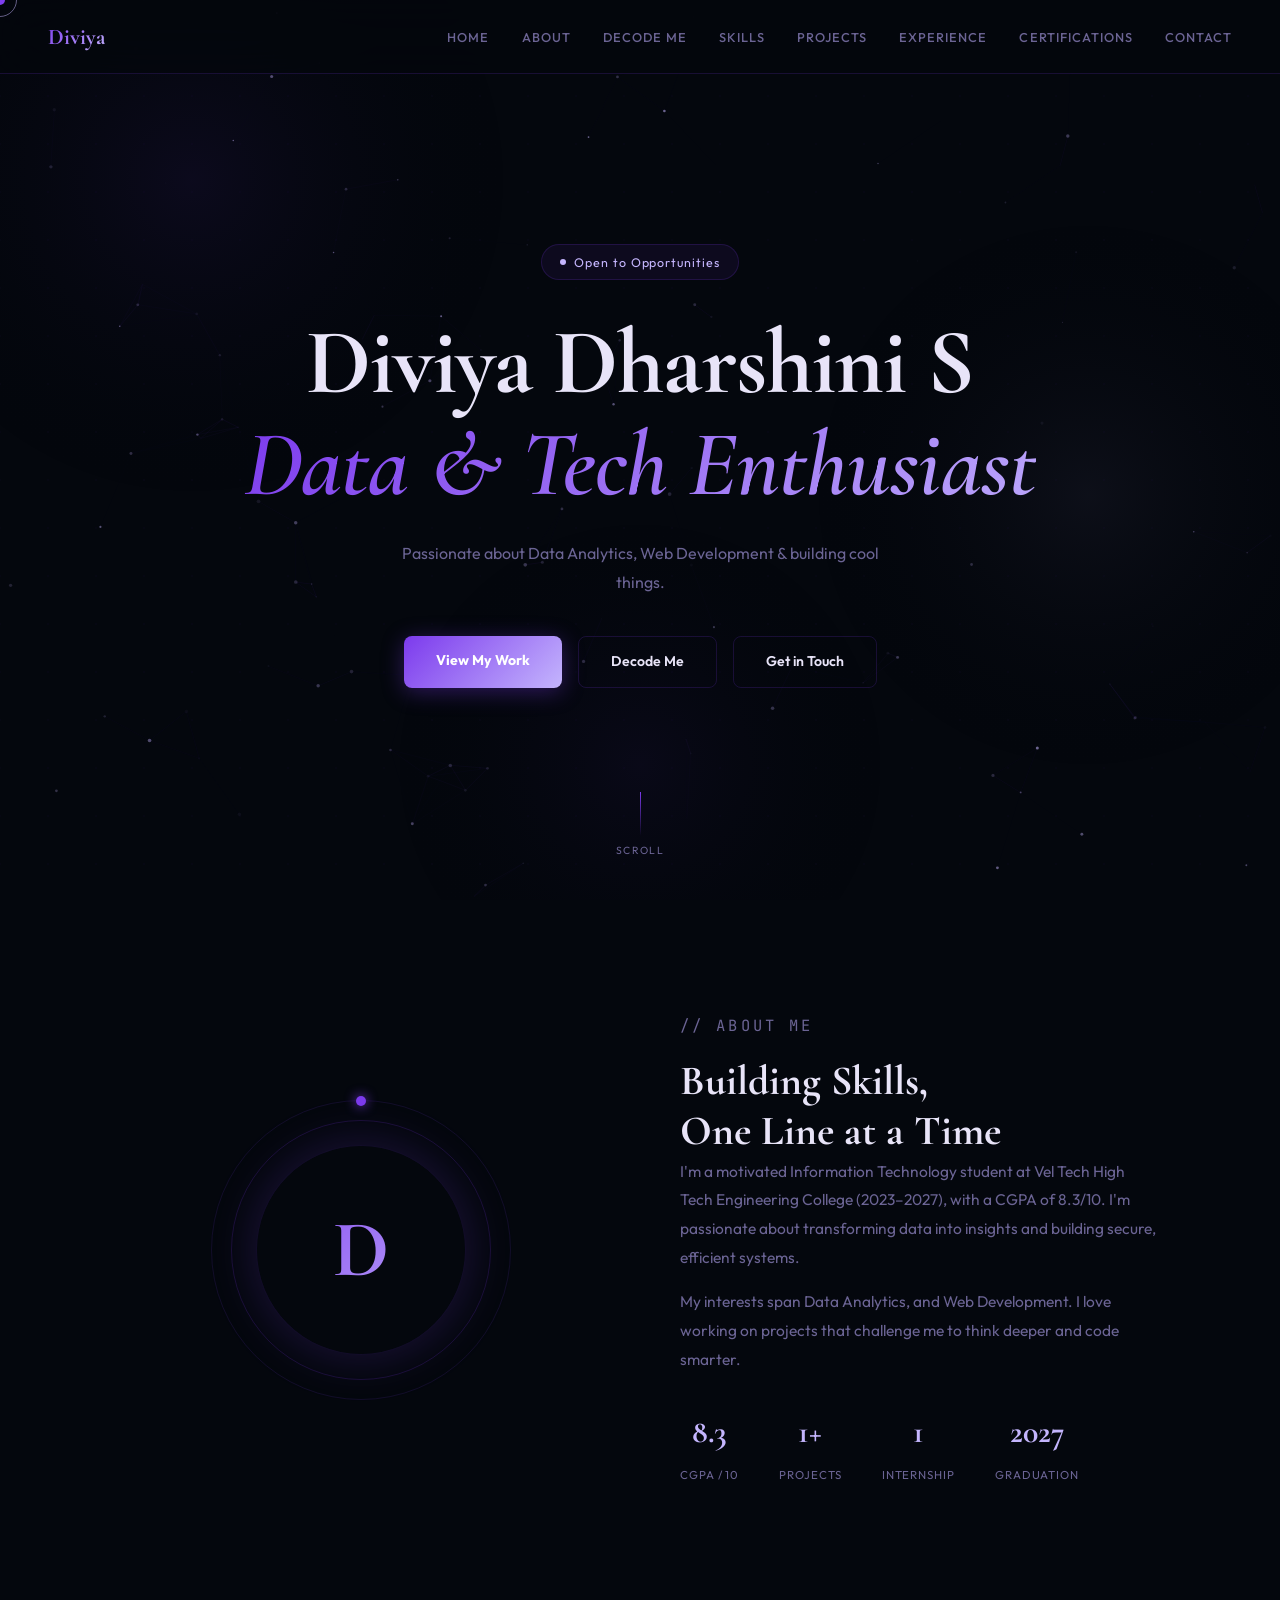
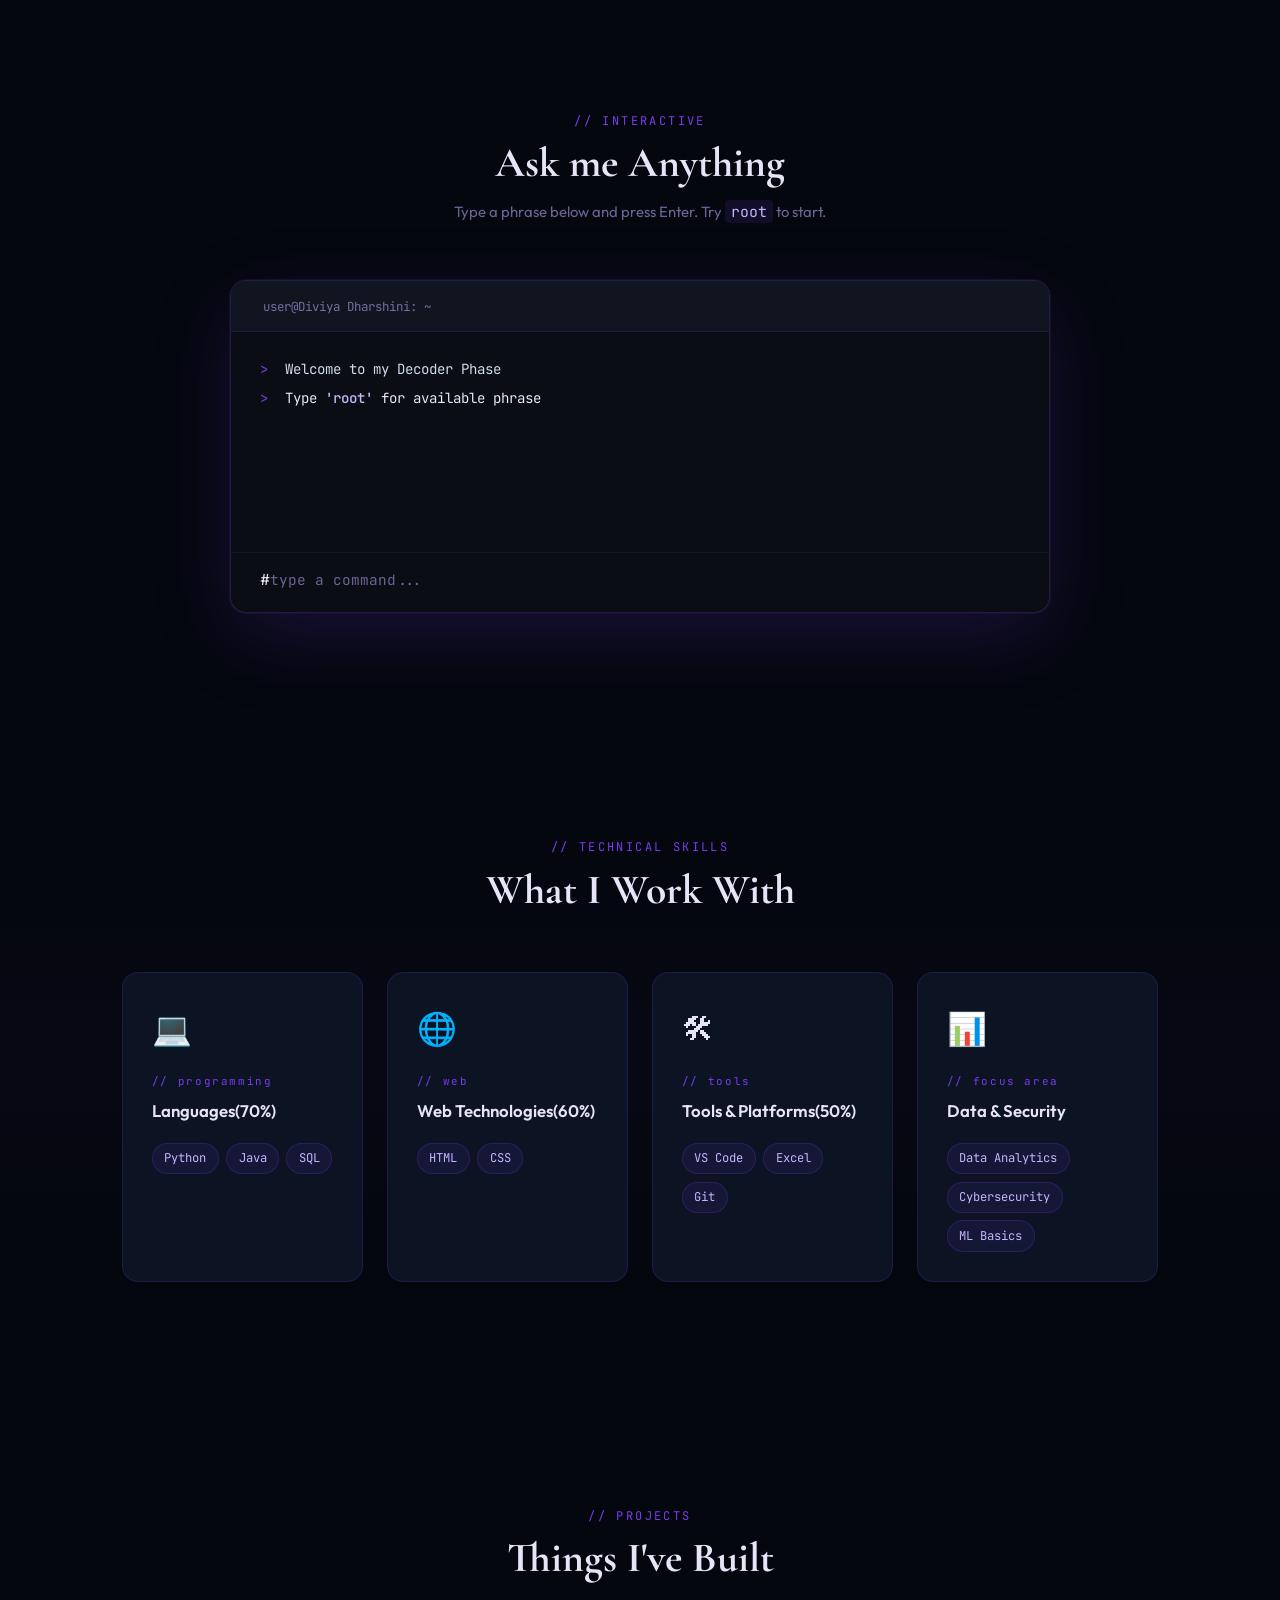
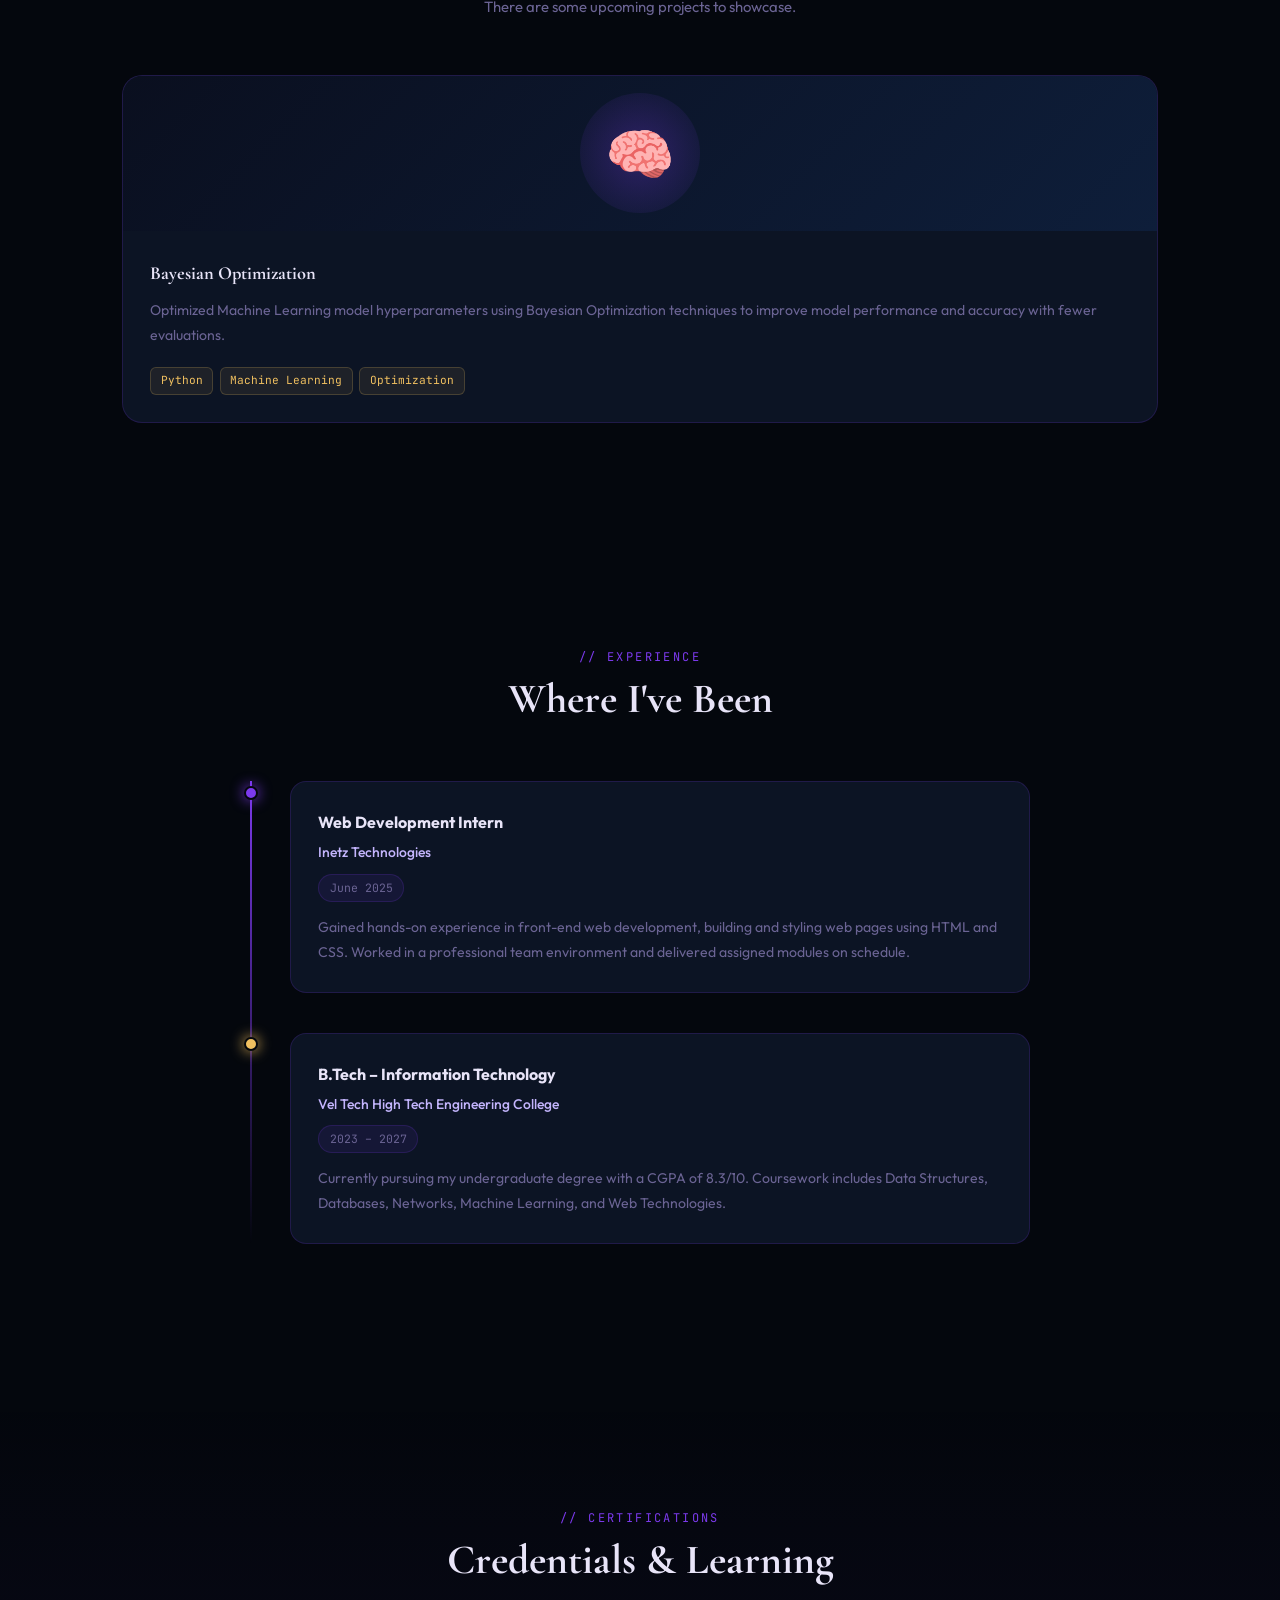
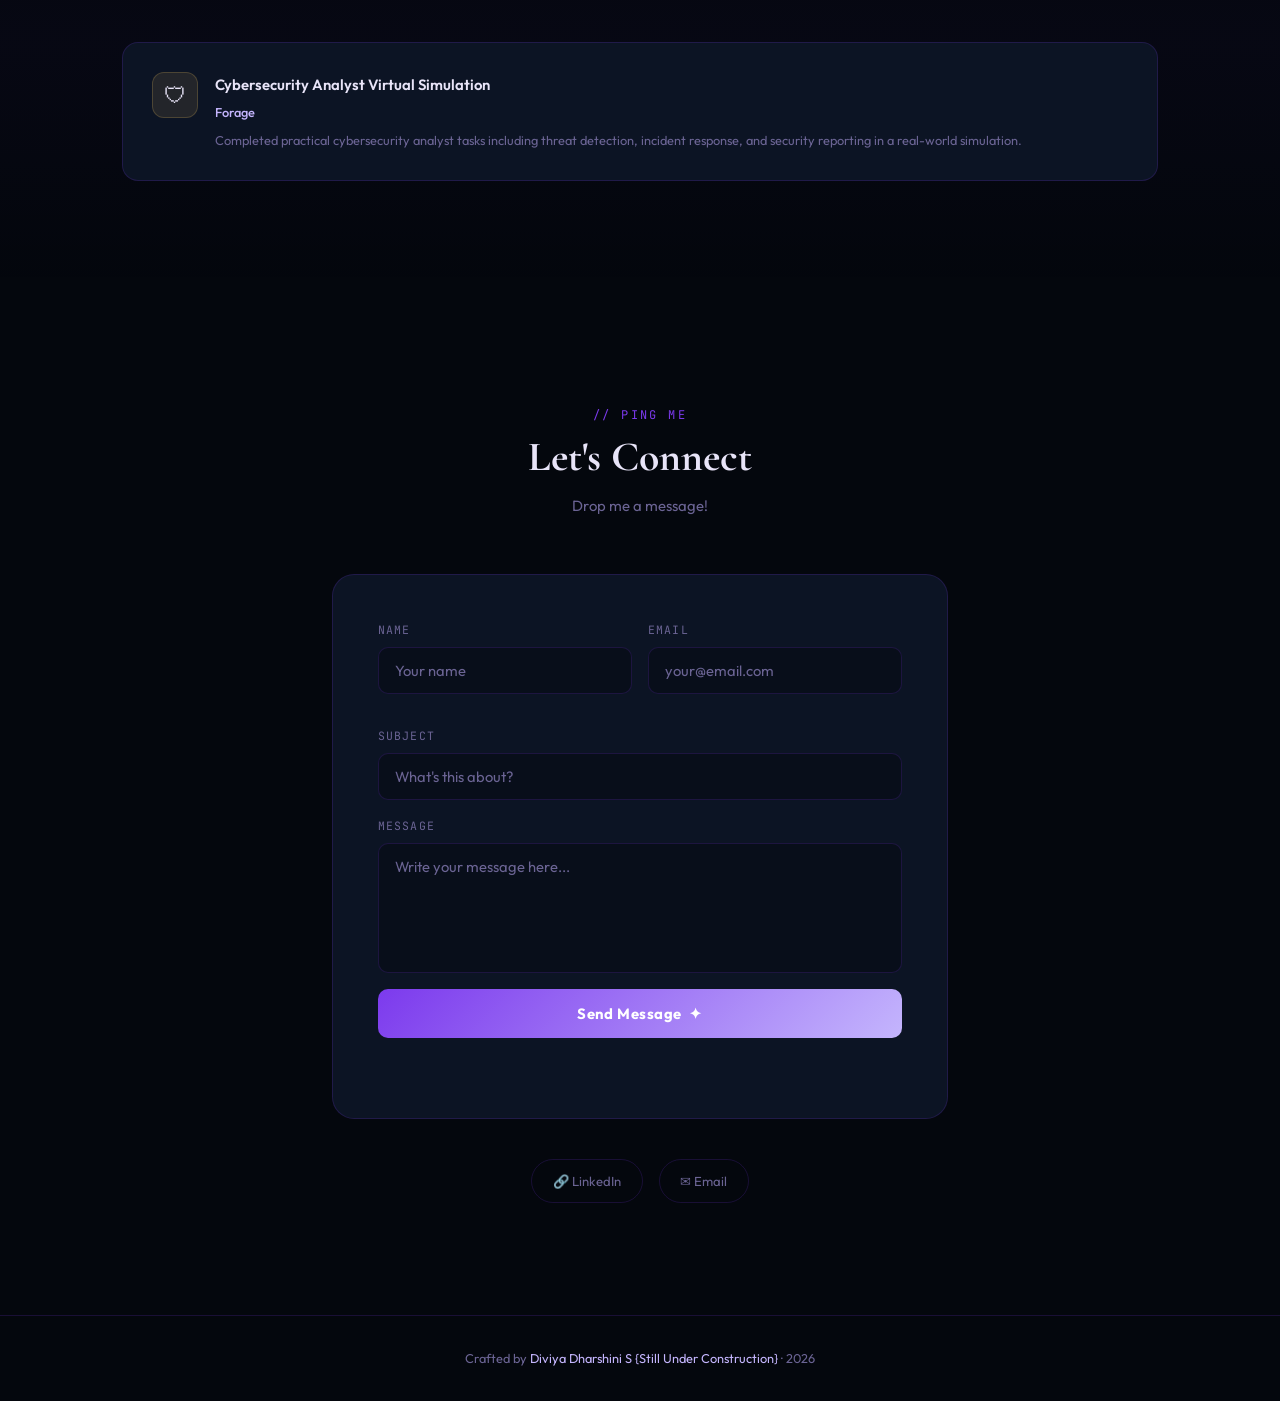
==== commit 673a817d: "Update index.html" ====
--- a/index.html
+++ b/index.html
@@ -4,29 +4,19 @@
   <meta charset="UTF-8" />
   <meta name="viewport" content="width=device-width, initial-scale=1.0" />
 
-  <!-- ============================================================
-    PAGE TITLE — change this to your name
-  ============================================================ -->
   <title>Diviya Dharshini S – Portfolio</title>
 
-  <!-- Google Fonts — Professional fonts -->
   <link href="https://fonts.googleapis.com/css2?family=Cormorant+Garamond:ital,wght@0,400;0,600;0,700;1,400;1,600&family=Outfit:wght@300;400;500;600&family=JetBrains+Mono:wght@400;500&display=swap" rel="stylesheet" />
 
   <link rel="stylesheet" href="style.css" />
 </head>
 <body>
 
-  <!-- Custom cursor -->
   <div id="cursor"></div>
   <div id="cursor-ring"></div>
 
-  <!-- Animated background canvas -->
   <canvas id="bg-canvas"></canvas>
 
-  <!-- ============================================================
-    NAVIGATION BAR
-    Add/remove links by editing the <li> items
-  ============================================================ -->
   <nav id="navbar">
     <div class="nav-logo">Diviya</div>
     <ul class="nav-links">
@@ -42,7 +32,6 @@
     <button class="nav-toggle" id="navToggle" aria-label="Open menu">&#9776;</button>
   </nav>
 
-  <!-- Mobile Drawer -->
   <div class="mobile-drawer" id="mobileDrawer">
     <button class="drawer-close" id="drawerClose">✕</button>
     <ul>
@@ -57,10 +46,6 @@
     </ul>
   </div>
 
-  <!-- ============================================================
-    HERO SECTION
-    Change: name, tagline, button links
-  ============================================================ -->
   <section id="hero">
     <div class="hero-badge"><span class="badge-dot"></span> Open to Opportunities</div>
 
@@ -85,17 +70,13 @@
     </div>
   </section>
 
-  <!-- ============================================================
-    ABOUT SECTION
-    Change: paragraph text, stats numbers
-  ============================================================ -->
   <section id="about">
     <div class="about-grid container">
 
       <div class="about-visual reveal-left">
         <div class="about-orbit"><div class="orbit-dot"></div></div>
         <div class="about-avatar-ring">
-          <!-- Change this letter to your initial -->
+        
           <div class="about-avatar-inner">D</div>
         </div>
       </div>
@@ -106,7 +87,6 @@
         <p>I'm a motivated Information Technology student at Vel Tech High Tech Engineering College (2023–2027), with a CGPA of 8.3/10. I'm passionate about transforming data into insights and building secure, efficient systems.</p>
         <p>My interests span Data Analytics, and  Web Development. I love working on projects that challenge me to think deeper and code smarter.</p>
 
-        <!-- Change stats numbers as needed -->
         <div class="about-stats">
           <div class="stat"><span class="stat-num">8.3</span><span class="stat-label">CGPA / 10</span></div>
           <div class="stat"><span class="stat-num">1+</span><span class="stat-label">Projects</span></div>
@@ -118,11 +98,6 @@
     </div>
   </section>
 
-  <!-- ============================================================
-    INTERACTIVE DECODER SECTION
-    Commands are defined in script.js → DECODER_COMMANDS object
-    To add a new command: add a new key inside DECODER_COMMANDS
-  ============================================================ -->
   <section id="decoder">
     <div class="container">
       <div class="section-header reveal">
@@ -136,13 +111,11 @@
           <span class="terminal-title">user@Diviya Dharshini: ~</span>
         </div>
 
-        <!-- Terminal output area -->
         <div class="terminal-body" id="terminalBody">
           <div class="t-line"><span class="t-prompt">&gt;</span> <span class="t-white">Welcome to my Decoder Phase</span></div>
           <div class="t-line"><span class="t-prompt">&gt;</span> Type <span class="t-highlight">'root'</span> for available phrase</div>
         </div>
 
-        <!-- Terminal input row -->
         <div class="terminal-input-row">
           <span class="t-hashtag">#</span>
           <input
@@ -158,11 +131,6 @@
     </div>
   </section>
 
-  <!-- ============================================================
-    SKILLS SECTION
-    To add a skill card: copy one .skill-card block
-    To add a tag inside a card: copy <span class="tag">...</span>
-  ============================================================ -->
   <section id="skills">
     <div class="container">
       <div class="section-header reveal">
@@ -219,11 +187,6 @@
     </div>
   </section>
 
-  <!-- ============================================================
-    PROJECTS SECTION
-    To add a project: copy one .project-card block
-    Banner color classes: banner-teal, banner-purple, banner-blue
-  ============================================================ -->
   <section id="projects">
     <div class="container">
       <div class="section-header reveal">
@@ -234,7 +197,6 @@
 
       <div class="projects-grid">
 
-        <!-- PROJECT 1 -->
         <div class="project-card reveal">
           <div class="project-banner banner-teal">
             <div class="project-glow"></div>
@@ -254,31 +216,10 @@
           </div>
         </div>
 
-        <!-- ADD MORE PROJECTS HERE — copy this block:
-        <div class="project-card reveal" style="transition-delay:0.15s">
-          <div class="project-banner banner-purple">
-            <div class="project-glow"></div>
-            <span class="banner-emoji">🌐</span>
-          </div>
-          <div class="project-body">
-            <div class="project-title">Project Name</div>
-            <p class="project-desc">Description of your project.</p>
-            <div class="project-stack">
-              <span class="stack-tag">Tech 1</span>
-              <span class="stack-tag">Tech 2</span>
-            </div>
-          </div>
-        </div>
-        -->
-
-      </div>
-    </div>
-  </section>
-
-  <!-- ============================================================
-    EXPERIENCE / TIMELINE SECTION
-    To add more: copy one .timeline-item block
-  ============================================================ -->
+      </div>
+    </div>
+  </section>
+
   <section id="experience">
     <div class="container">
       <div class="section-header reveal">
@@ -312,10 +253,6 @@
     </div>
   </section>
 
-  <!-- ============================================================
-    CERTIFICATIONS SECTION
-    To add a cert: copy one .cert-card block
-  ============================================================ -->
   <section id="certifications">
     <div class="container">
       <div class="section-header reveal">
@@ -334,26 +271,11 @@
           </div>
         </div>
 
-        <!-- ADD MORE CERTS HERE — copy this block:
-        <div class="cert-card reveal" style="transition-delay:0.1s">
-          <div class="cert-icon">📜</div>
-          <div class="cert-info">
-            <div class="cert-title">Certificate Name</div>
-            <div class="cert-issuer">Issuer</div>
-            <div class="cert-desc">What you learned.</div>
-          </div>
-        </div>
-        -->
-
-      </div>
-    </div>
-  </section>
-
-  <!-- ============================================================
-    CONTACT SECTION
-    Replace YOUR_FORM_ID with your Formspree ID
-    Get it free at https://formspree.io
-  ============================================================ -->
+
+      </div>
+    </div>
+  </section>
+
   <section id="contact">
     <div class="container contact-container">
       <div class="section-header reveal">
@@ -394,15 +316,12 @@
       </form>
 
       <div class="social-links reveal">
-        <!-- Change href to your LinkedIn -->
         <a href="https://www.linkedin.com/in/diviyadharshini7706/" target="_blank" class="social-btn">🔗 LinkedIn</a>
-        <!-- Change href to your email -->
         <a href="mailto:diviyadharshinisasikumar@gmail.com" class="social-btn">✉ Email</a>
       </div>
     </div>
   </section>
 
-  <!-- FOOTER — change name/year -->
   <footer>
     <p>Crafted by <span class="footer-name">Diviya Dharshini S  {Still Under Construction}</span> &middot; 2026</p>
   </footer>
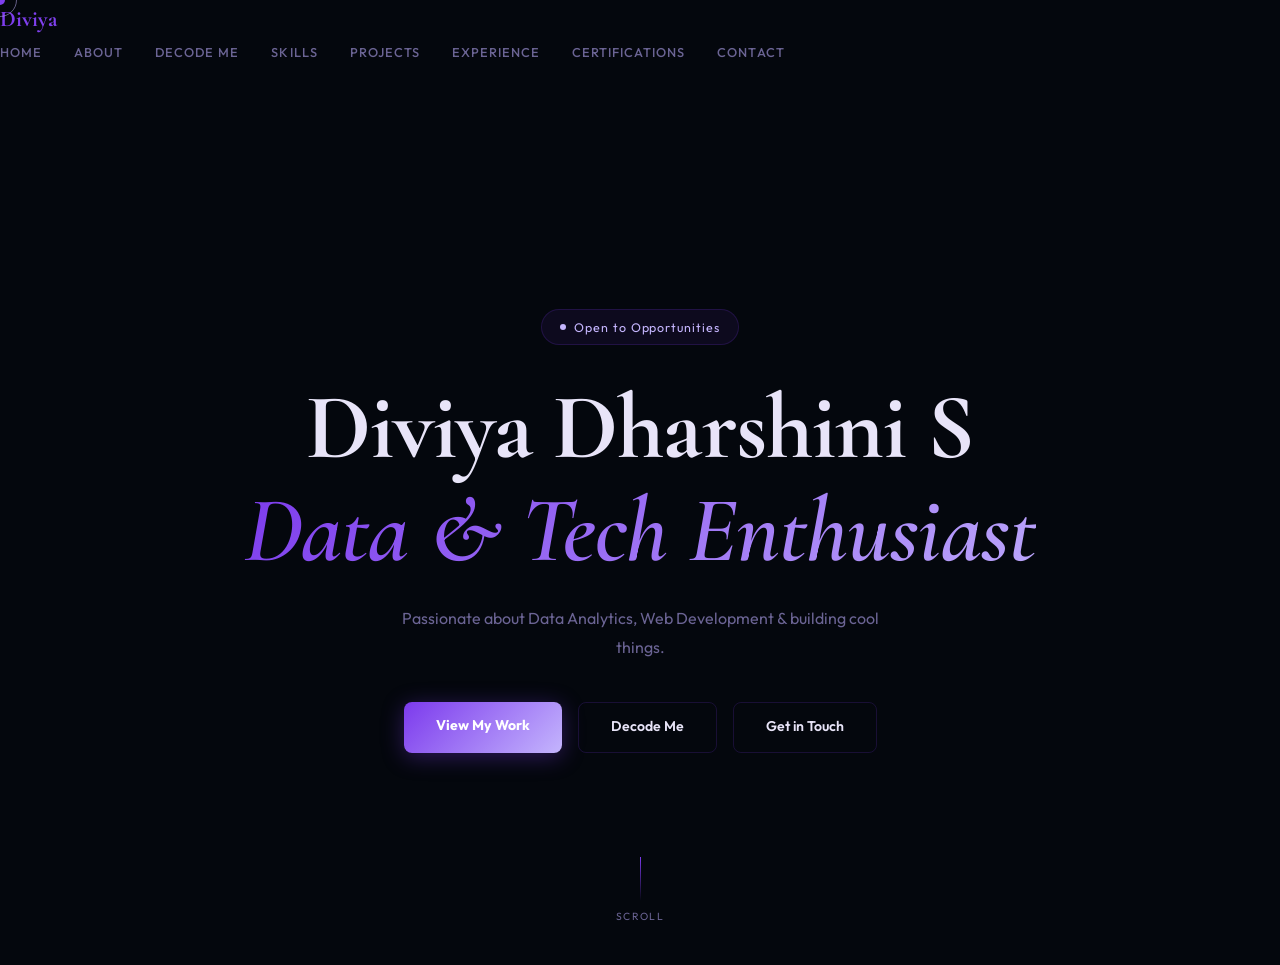
==== commit 582761bb: "Add files via upload" ====
--- a/index.html
+++ b/index.html
@@ -1,331 +1,71 @@
-<!DOCTYPE html>
-<html lang="en">
-<head>
-  <meta charset="UTF-8" />
-  <meta name="viewport" content="width=device-width, initial-scale=1.0" />
-
-  <title>Diviya Dharshini S – Portfolio</title>
-
-  <link href="https://fonts.googleapis.com/css2?family=Cormorant+Garamond:ital,wght@0,400;0,600;0,700;1,400;1,600&family=Outfit:wght@300;400;500;600&family=JetBrains+Mono:wght@400;500&display=swap" rel="stylesheet" />
-
-  <link rel="stylesheet" href="style.css" />
-</head>
-<body>
-
-  <div id="cursor"></div>
-  <div id="cursor-ring"></div>
-
-  <canvas id="bg-canvas"></canvas>
-
-  <nav id="navbar">
-    <div class="nav-logo">Diviya</div>
-    <ul class="nav-links">
-      <li><a href="#hero">Home</a></li>
-      <li><a href="#about">About</a></li>
-      <li><a href="#decoder">Decode Me</a></li>
-      <li><a href="#skills">Skills</a></li>
-      <li><a href="#projects">Projects</a></li>
-      <li><a href="#experience">Experience</a></li>
-      <li><a href="#certifications">Certifications</a></li>
-      <li><a href="#contact">Contact</a></li>
-    </ul>
-    <button class="nav-toggle" id="navToggle" aria-label="Open menu">&#9776;</button>
-  </nav>
-
-  <div class="mobile-drawer" id="mobileDrawer">
-    <button class="drawer-close" id="drawerClose">✕</button>
-    <ul>
-      <li><a href="#hero"           class="drawer-link">Home</a></li>
-      <li><a href="#about"          class="drawer-link">About</a></li>
-      <li><a href="#decoder"       class="drawer-link">Decode Me</a></li>
-      <li><a href="#skills"         class="drawer-link">Skills</a></li>
-      <li><a href="#projects"       class="drawer-link">Projects</a></li>
-      <li><a href="#experience"     class="drawer-link">Experience</a></li>
-      <li><a href="#certifications" class="drawer-link">Certifications</a></li>
-      <li><a href="#contact"        class="drawer-link">Contact</a></li>
-    </ul>
-  </div>
-
-  <section id="hero">
-    <div class="hero-badge"><span class="badge-dot"></span> Open to Opportunities</div>
-
-    <h1 class="hero-name">
-      <span class="line1">Diviya Dharshini S</span>
-      <span class="line2">Data &amp; Tech Enthusiast</span>
-    </h1>
-
-    <p class="hero-tagline">
-      Passionate about Data Analytics, Web Development &amp; building cool things.
-    </p>
-
-    <div class="hero-cta">
-      <a href="#projects" class="btn-primary">View My Work</a>
-      <a href="#decoder" class="btn-outline">Decode Me</a>
-      <a href="#contact"  class="btn-outline">Get in Touch</a>
-    </div>
-
-    <div class="hero-scroll">
-      <div class="scroll-line"></div>
-      <span>SCROLL</span>
-    </div>
-  </section>
-
-  <section id="about">
-    <div class="about-grid container">
-
-      <div class="about-visual reveal-left">
-        <div class="about-orbit"><div class="orbit-dot"></div></div>
-        <div class="about-avatar-ring">
-        
-          <div class="about-avatar-inner">D</div>
-        </div>
-      </div>
-
-      <div class="about-text reveal-right">
-        <p class="section-label">// about me</p>
-        <h2 class="section-title">Building Skills,<br>One Line at a Time</h2>
-        <p>I'm a motivated Information Technology student at Vel Tech High Tech Engineering College (2023–2027), with a CGPA of 8.3/10. I'm passionate about transforming data into insights and building secure, efficient systems.</p>
-        <p>My interests span Data Analytics, and  Web Development. I love working on projects that challenge me to think deeper and code smarter.</p>
-
-        <div class="about-stats">
-          <div class="stat"><span class="stat-num">8.3</span><span class="stat-label">CGPA / 10</span></div>
-          <div class="stat"><span class="stat-num">1+</span><span class="stat-label">Projects</span></div>
-          <div class="stat"><span class="stat-num">1</span><span class="stat-label">Internship</span></div>
-          <div class="stat"><span class="stat-num">2027</span><span class="stat-label">Graduation</span></div>
-        </div>
-      </div>
-
-    </div>
-  </section>
-
-  <section id="decoder">
-    <div class="container">
-      <div class="section-header reveal">
-        <p class="section-label">// interactive</p>
-        <h2 class="section-title">Ask me Anything</h2>
-        <p class="section-sub">Type a phrase below and press Enter. Try <code>root</code> to start.</p>
-      </div>
-
-      <div class="terminal-window reveal">
-        <div class="terminal-topbar">
-          <span class="terminal-title">user@Diviya Dharshini: ~</span>
-        </div>
-
-        <div class="terminal-body" id="terminalBody">
-          <div class="t-line"><span class="t-prompt">&gt;</span> <span class="t-white">Welcome to my Decoder Phase</span></div>
-          <div class="t-line"><span class="t-prompt">&gt;</span> Type <span class="t-highlight">'root'</span> for available phrase</div>
-        </div>
-
-        <div class="terminal-input-row">
-          <span class="t-hashtag">#</span>
-          <input
-            type="text"
-            id="terminalInput"
-            class="terminal-input"
-            placeholder="type a command..."
-            autocomplete="off"
-            spellcheck="false"
-          />
-        </div>
-      </div>
-    </div>
-  </section>
-
-  <section id="skills">
-    <div class="container">
-      <div class="section-header reveal">
-        <p class="section-label">// technical skills</p>
-        <h2 class="section-title">What I Work With</h2>
-      </div>
-
-      <div class="skills-grid">
-
-        <div class="skill-card reveal">
-          <div class="skill-icon">💻</div>
-          <div class="skill-category">// programming</div>
-          <div class="skill-name">Languages(70%)</div>
-          <div class="skill-tags">
-            <span class="tag">Python</span>
-            <span class="tag">Java</span>
-            <span class="tag">SQL</span>
-          </div>
-        </div>
-
-        <div class="skill-card reveal" style="transition-delay:0.1s">
-          <div class="skill-icon">🌐</div>
-          <div class="skill-category">// web</div>
-          <div class="skill-name">Web Technologies(60%)</div>
-          <div class="skill-tags">
-            <span class="tag">HTML</span>
-            <span class="tag">CSS</span>
-          </div>
-        </div>
-
-        <div class="skill-card reveal" style="transition-delay:0.2s">
-          <div class="skill-icon">🛠</div>
-          <div class="skill-category">// tools</div>
-          <div class="skill-name">Tools & Platforms(50%)</div>
-          <div class="skill-tags">
-            <span class="tag">VS Code</span>
-            <span class="tag">Excel</span>
-            <span class="tag">Git</span>
-          </div>
-        </div>
-
-        <div class="skill-card reveal" style="transition-delay:0.3s">
-          <div class="skill-icon">📊</div>
-          <div class="skill-category">// focus area</div>
-          <div class="skill-name">Data & Security</div>
-          <div class="skill-tags">
-            <span class="tag">Data Analytics</span>
-            <span class="tag">Cybersecurity</span>
-            <span class="tag">ML Basics</span>
-          </div>
-        </div>
-
-      </div>
-    </div>
-  </section>
-
-  <section id="projects">
-    <div class="container">
-      <div class="section-header reveal">
-        <p class="section-label">// projects</p>
-        <h2 class="section-title">Things I've Built</h2>
-        <p class="section-sub">There are some upcoming projects to showcase.</p>
-      </div>
-
-      <div class="projects-grid">
-
-        <div class="project-card reveal">
-          <div class="project-banner banner-teal">
-            <div class="project-glow"></div>
-            <span class="banner-emoji">🧠</span>
-          </div>
-          <div class="project-body">
-            <div class="project-title">Bayesian Optimization</div>
-            <p class="project-desc">
-              Optimized Machine Learning model hyperparameters using Bayesian Optimization
-              techniques to improve model performance and accuracy with fewer evaluations.
-            </p>
-            <div class="project-stack">
-              <span class="stack-tag">Python</span>
-              <span class="stack-tag">Machine Learning</span>
-              <span class="stack-tag">Optimization</span>
-            </div>
-          </div>
-        </div>
-
-      </div>
-    </div>
-  </section>
-
-  <section id="experience">
-    <div class="container">
-      <div class="section-header reveal">
-        <p class="section-label">// experience</p>
-        <h2 class="section-title">Where I've Been</h2>
-      </div>
-
-      <div class="timeline">
-
-        <div class="timeline-item reveal">
-          <div class="timeline-dot"></div>
-          <div class="timeline-card">
-            <div class="timeline-role">Web Development Intern</div>
-            <div class="timeline-company">Inetz Technologies</div>
-            <div class="timeline-date">June 2025</div>
-            <p class="timeline-desc">Gained hands-on experience in front-end web development, building and styling web pages using HTML and CSS. Worked in a professional team environment and delivered assigned modules on schedule.</p>
-          </div>
-        </div>
-
-        <div class="timeline-item reveal" style="transition-delay:0.1s">
-          <div class="timeline-dot dot-gold"></div>
-          <div class="timeline-card">
-            <div class="timeline-role">B.Tech – Information Technology</div>
-            <div class="timeline-company">Vel Tech High Tech Engineering College</div>
-            <div class="timeline-date">2023 – 2027</div>
-            <p class="timeline-desc">Currently pursuing my undergraduate degree with a CGPA of 8.3/10. Coursework includes Data Structures, Databases, Networks, Machine Learning, and Web Technologies.</p>
-          </div>
-        </div>
-
-      </div>
-    </div>
-  </section>
-
-  <section id="certifications">
-    <div class="container">
-      <div class="section-header reveal">
-        <p class="section-label">// certifications</p>
-        <h2 class="section-title">Credentials &amp; Learning</h2>
-      </div>
-
-      <div class="certs-grid">
-
-        <div class="cert-card reveal">
-          <div class="cert-icon">🛡</div>
-          <div class="cert-info">
-            <div class="cert-title">Cybersecurity Analyst Virtual Simulation</div>
-            <div class="cert-issuer">Forage</div>
-            <div class="cert-desc">Completed practical cybersecurity analyst tasks including threat detection, incident response, and security reporting in a real-world simulation.</div>
-          </div>
-        </div>
-
-
-      </div>
-    </div>
-  </section>
-
-  <section id="contact">
-    <div class="container contact-container">
-      <div class="section-header reveal">
-        <p class="section-label">// Ping Me</p>
-        <h2 class="section-title">Let's Connect</h2>
-        <p class="contact-sub"> Drop me a message!</p>
-      </div>
-
-      <form id="contactForm" class="contact-form reveal"
-        action="https://formspree.io/f/mlgavopz" method="POST">
-
-        <div class="form-row">
-          <div class="form-group">
-            <label for="name">NAME</label>
-            <input type="text" id="name" name="name" placeholder="Your name" required />
-          </div>
-          <div class="form-group">
-            <label for="email">EMAIL</label>
-            <input type="email" id="email" name="email" placeholder="your@email.com" required />
-          </div>
-        </div>
-
-        <div class="form-group">
-          <label for="subject">SUBJECT</label>
-          <input type="text" id="subject" name="subject" placeholder="What's this about?" />
-        </div>
-
-        <div class="form-group">
-          <label for="message">MESSAGE</label>
-          <textarea id="message" name="message" placeholder="Write your message here..." required></textarea>
-        </div>
-
-        <button type="submit" class="form-submit" id="submitBtn">
-          <span id="btnText">Send Message</span>
-          <span id="btnIcon">✦</span>
-        </button>
-        <div id="form-status"></div>
-      </form>
-
-      <div class="social-links reveal">
-        <a href="https://www.linkedin.com/in/diviyadharshini7706/" target="_blank" class="social-btn">🔗 LinkedIn</a>
-        <a href="mailto:diviyadharshinisasikumar@gmail.com" class="social-btn">✉ Email</a>
-      </div>
-    </div>
-  </section>
-
-  <footer>
-    <p>Crafted by <span class="footer-name">Diviya Dharshini S  {Still Under Construction}</span> &middot; 2026</p>
-  </footer>
-
-  <script src="script.js"></script>
-</body>
-</html>
+<!DOCTYPE html>
+<html lang="en">
+<head>
+  <meta charset="UTF-8" />
+  <meta name="viewport" content="width=device-width, initial-scale=1.0" />
+
+  <title>Diviya Dharshini S – Portfolio</title>
+
+  <link href="https://fonts.googleapis.com/css2?family=Cormorant+Garamond:ital,wght@0,400;0,600;0,700;1,400;1,600&family=Outfit:wght@300;400;500;600&family=JetBrains+Mono:wght@400;500&display=swap" rel="stylesheet" />
+
+  <link rel="stylesheet" href="style.css" />
+</head>
+<body>
+
+  <div id="cursor"></div>
+  <div id="cursor-ring"></div>
+
+  <canvas id="bg-canvas"></canvas>
+
+  <nav id="navbar">
+    <div class="nav-logo">Diviya</div>
+    <ul class="nav-links">
+      <li><a href="#hero">Home</a></li>
+      <li><a href="#about">About</a></li>
+      <li><a href="#decoder">Decode Me</a></li>
+      <li><a href="#skills">Skills</a></li>
+      <li><a href="#projects">Projects</a></li>
+      <li><a href="#experience">Experience</a></li>
+      <li><a href="#certifications">Certifications</a></li>
+      <li><a href="#contact">Contact</a></li>
+    </ul>
+    <button class="nav-toggle" id="navToggle" aria-label="Open menu">&#9776;</button>
+  </nav>
+
+  <div class="mobile-drawer" id="mobileDrawer">
+    <button class="drawer-close" id="drawerClose">✕</button>
+    <ul>
+      <li><a href="#hero"           class="drawer-link">Home</a></li>
+      <li><a href="#about"          class="drawer-link">About</a></li>
+      <li><a href="#decoder"       class="drawer-link">Decode Me</a></li>
+      <li><a href="#skills"         class="drawer-link">Skills</a></li>
+      <li><a href="#projects"       class="drawer-link">Projects</a></li>
+      <li><a href="#experience"     class="drawer-link">Experience</a></li>
+      <li><a href="#certifications" class="drawer-link">Certifications</a></li>
+      <li><a href="#contact"        class="drawer-link">Contact</a></li>
+    </ul>
+  </div>
+
+  <section id="hero">
+    <div class="hero-badge"><span class="badge-dot"></span> Open to Opportunities</div>
+
+    <h1 class="hero-name">
+      <span class="line1">Diviya Dharshini S</span>
+      <span class="line2">Data &amp; Tech Enthusiast</span>
+    </h1>
+
+    <p class="hero-tagline">
+      Passionate about Data Analytics, Web Development &amp; building cool things.
+    </p>
+
+    <div class="hero-cta">
+      <a href="#projects" class="btn-primary">View My Work</a>
+      <a href="#decoder" class="btn-outline">Decode Me</a>
+      <a href="#contact"  class="btn-outline">Get in Touch</a>
+    </div>
+
+    <div class="hero-scroll">
+      <div class="scroll-line"></div>
+      <span>SCROLL</span>
+    </div>
+  </section>
--- a/style.css
+++ b/style.css
@@ -1,54 +1,28 @@
-/* ============================================================
-   DIVIYA DHARSHINI S — PORTFOLIO STYLESHEET
-   style.css
-
-   HOW TO CUSTOMIZE:
-   → Colors : edit :root variables at the top
-   → Fonts  : edit --font-display / --font-body / --font-mono
-   → Spacing: edit padding / margin values per section
-   ============================================================ */
-
-
-/* ============================================================
-   1. CSS VARIABLES  ← CHANGE COLORS & FONTS HERE
-   ============================================================ */
+
 :root {
-  /* BACKGROUNDS */
+
   --bg:      #04070d;
   --surface: #080e1a;
   --card:    #0c1424;
 
-  /* ACCENT COLORS
-     Want a different theme? Change just these two lines!
-     Purple  → #a855f7  /  #d8b4fe
-     Blue    → #3b82f6  /  #93c5fd
-     Pink    → #ec4899  /  #f9a8d4
-     Current → violet/indigo                              */
+                     
   --accent:  #7c3aed;
   --accent2: #c4b5fd;
   --gold:    #f0c060;
 
-  /* TEXT */
   --text:  #e8e4f8;
   --muted: #6b6494;
 
-  /* BORDER & GLOW */
   --border: rgba(124, 58, 237, 0.18);
   --glow:   0 0 48px rgba(124, 58, 237, 0.22);
 
-  /* FONTS */
   --font-display: 'Cormorant Garamond', Georgia, serif;
   --font-body:    'Outfit', sans-serif;
   --font-mono:    'JetBrains Mono', monospace;
 
-  /* TRANSITION EASING */
   --ease: cubic-bezier(0.4, 0, 0.2, 1);
 }
 
-
-/* ============================================================
-   2. RESET & BASE
-   ============================================================ */
 *, *::before, *::after { box-sizing: border-box; margin: 0; padding: 0; }
 html  { scroll-behavior: smooth; font-size: 16px; }
 body  { background: var(--bg); color: var(--text); font-family: var(--font-body); overflow-x: hidden; cursor: none; line-height: 1.7; }
@@ -56,10 +30,6 @@
 
 .container { max-width: 1100px; margin: 0 auto; padding: 0 2rem; }
 
-
-/* ============================================================
-   3. CUSTOM CURSOR
-   ============================================================ */
 #cursor {
   position: fixed; width: 10px; height: 10px;
   background: var(--accent); border-radius: 50%;
@@ -79,20 +49,12 @@
 body.cursor-hover #cursor      { transform: translate(-50%,-50%) scale(2.5); }
 body.cursor-hover #cursor-ring { width: 54px; height: 54px; opacity: 0.22; }
 
-
-/* ============================================================
-   4. ANIMATED BACKGROUND CANVAS
-   ============================================================ */
 #bg-canvas {
   position: fixed; inset: 0;
   z-index: 0; pointer-events: none;
 }
 
-
-/* ============================================================
-   5. NAVIGATION BAR
-   ============================================================ */
-nav {
+{
   position: fixed; top: 0; left: 0; right: 0; z-index: 100;
   display: flex; align-items: center; justify-content: space-between;
   padding: 1.1rem 3rem;
@@ -133,9 +95,6 @@
 }
 
 
-/* ============================================================
-   6. MOBILE DRAWER
-   ============================================================ */
 .mobile-drawer {
   position: fixed; top: 0; right: -100%;
   width: 70%; max-width: 280px; height: 100vh;
@@ -150,9 +109,6 @@
 .drawer-close { position: absolute; top: 1.5rem; right: 1.5rem; background: none; border: none; color: var(--muted); font-size: 1.2rem; cursor: pointer; }
 
 
-/* ============================================================
-   7. HERO SECTION
-   ============================================================ */
 #hero {
   min-height: 100vh; display: flex; flex-direction: column;
   align-items: center; justify-content: center;
@@ -172,7 +128,6 @@
   background: var(--accent2); animation: pulse 1.6s infinite;
 }
 
-/* Name — Cormorant Garamond for elegant serif display */
 .hero-name {
   font-family: var(--font-display);
   font-size: clamp(2.8rem, 8vw, 5.8rem);
@@ -212,10 +167,6 @@
   animation: scrollPulse 2s infinite;
 }
 
-
-/* ============================================================
-   8. BUTTONS
-   ============================================================ */
 .btn-primary {
   padding: 0.8rem 2rem; border-radius: 8px;
   background: linear-gradient(135deg, var(--accent), var(--accent2));
@@ -235,10 +186,6 @@
 }
 .btn-outline:hover { border-color: var(--accent); background: rgba(124,58,237,0.08); transform: translateY(-3px); }
 
-
-/* ============================================================
-   9. SECTION SHARED STYLES
-   ============================================================ */
 section { position: relative; z-index: 1; padding: 7rem 0; }
 
 #skills, #certifications {
@@ -252,9 +199,6 @@
 .section-sub code { font-family: var(--font-mono); color: var(--accent2); background: rgba(124,58,237,0.12); padding: 0.1rem 0.4rem; border-radius: 4px; }
 
 
-/* ============================================================
-   10. ABOUT SECTION
-   ============================================================ */
 .about-grid { display: grid; grid-template-columns: 1fr 1fr; gap: 5rem; align-items: center; }
 
 .about-visual { position: relative; display: flex; align-items: center; justify-content: center; }
@@ -290,10 +234,6 @@
 .stat-num       { font-family: var(--font-display); font-size: 2rem; font-weight: 700; color: var(--accent2); display: block; }
 .stat-label     { font-size: 0.72rem; color: var(--muted); letter-spacing: 0.08em; text-transform: uppercase; }
 
-
-/* ============================================================
-   11. TERMINAL SECTION
-   ============================================================ */
 .terminal-window {
   max-width: 820px; margin: 0 auto;
   background: #0a0d14;
@@ -302,7 +242,6 @@
   box-shadow: 0 24px 80px rgba(124,58,237,0.18), 0 0 0 1px rgba(255,255,255,0.04);
 }
 
-/* Top bar with traffic light buttons */
 .terminal-topbar {
   display: flex; align-items: center; gap: 0.5rem;
   padding: 0.9rem 1.2rem;
@@ -318,7 +257,6 @@
   font-size: 0.78rem; color: #7070a0;
 }
 
-/* Output lines area */
 .terminal-body {
   padding: 1.5rem 1.8rem 0.5rem;
   min-height: 220px; max-height: 380px;
@@ -329,7 +267,6 @@
 .terminal-body::-webkit-scrollbar { width: 4px; }
 .terminal-body::-webkit-scrollbar-thumb { background: var(--accent); border-radius: 2px; }
 
-/* Individual terminal text line */
 .t-line     { margin-bottom: 0.15rem; animation: tFadeIn 0.25s ease both; }
 .t-prompt   { color: var(--accent); margin-right: 0.6rem; }
 .t-dollar   { color: var(--accent); font-family: var(--font-mono); font-size: 1rem; margin-right: 0.5rem; flex-shrink: 0; }
@@ -340,7 +277,6 @@
 .t-info     { color: #7ec8f0; }
 .t-cmd      { color: var(--accent2); opacity: 0.7; }
 
-/* Input row at the bottom */
 .terminal-input-row {
   display: flex; align-items: center;
   padding: 0.8rem 1.8rem 1.2rem;
@@ -356,9 +292,6 @@
 @keyframes tFadeIn { from { opacity: 0; transform: translateY(4px); } to { opacity: 1; transform: none; } }
 
 
-/* ============================================================
-   12. SKILLS SECTION
-   ============================================================ */
 .skills-grid { display: grid; grid-template-columns: repeat(auto-fit, minmax(240px, 1fr)); gap: 1.5rem; }
 
 .skill-card {
@@ -388,9 +321,6 @@
 .tag:hover { background: rgba(124,58,237,0.2); border-color: var(--accent); }
 
 
-/* ============================================================
-   13. PROJECTS SECTION
-   ============================================================ */
 .projects-grid { display: grid; grid-template-columns: repeat(auto-fit, minmax(300px, 1fr)); gap: 2rem; }
 
 .project-card {
@@ -404,7 +334,7 @@
   height: 155px; display: flex; align-items: center; justify-content: center;
   position: relative; overflow: hidden;
 }
-/* Banner color variants */
+
 .banner-teal   { background: linear-gradient(135deg, #0a0f1f, #0e1e3a); }
 .banner-purple { background: linear-gradient(135deg, #0f0a1f, #1a1030); }
 .banner-blue   { background: linear-gradient(135deg, #080f1f, #0c1830); }
@@ -426,10 +356,6 @@
   font-size: 0.7rem; color: var(--gold); font-family: var(--font-mono);
 }
 
-
-/* ============================================================
-   14. EXPERIENCE / TIMELINE
-   ============================================================ */
 .timeline { position: relative; max-width: 780px; margin: 0 auto; padding-left: 2.5rem; }
 .timeline::before {
   content: ''; position: absolute; left: 0; top: 0; bottom: 0; width: 2px;
@@ -445,10 +371,6 @@
 .timeline-date    { display: inline-block; padding: 0.18rem 0.65rem; border-radius: 100px; background: rgba(124,58,237,0.09); border: 1px solid var(--border); font-size: 0.72rem; color: var(--muted); font-family: var(--font-mono); margin-bottom: 0.85rem; }
 .timeline-desc    { color: var(--muted); font-size: 0.88rem; line-height: 1.75; }
 
-
-/* ============================================================
-   15. CERTIFICATIONS
-   ============================================================ */
 .certs-grid { display: grid; grid-template-columns: repeat(auto-fit, minmax(280px, 1fr)); gap: 1.4rem; }
 .cert-card {
   background: var(--card); border: 1px solid var(--border); border-radius: 16px;
@@ -462,9 +384,6 @@
 .cert-desc   { font-size: 0.8rem; color: var(--muted); line-height: 1.65; }
 
 
-/* ============================================================
-   16. CONTACT SECTION
-   ============================================================ */
 .contact-container { max-width: 680px; text-align: center; }
 .contact-sub       { color: var(--muted); font-size: 0.93rem; margin-top: 0.6rem; }
 
@@ -507,17 +426,10 @@
 .social-btn   { display: flex; align-items: center; gap: 0.45rem; padding: 0.6rem 1.3rem; border-radius: 100px; border: 1px solid var(--border); color: var(--muted); font-size: 0.82rem; transition: border-color 0.2s, color 0.2s, background 0.2s; }
 .social-btn:hover { border-color: var(--accent); color: var(--accent2); background: rgba(124,58,237,0.07); }
 
-
-/* ============================================================
-   17. FOOTER
-   ============================================================ */
 footer { padding: 2rem; text-align: center; border-top: 1px solid var(--border); color: var(--muted); font-size: 0.8rem; position: relative; z-index: 1; }
 .footer-name { color: var(--accent2); }
 
 
-/* ============================================================
-   18. SCROLL REVEAL ANIMATIONS
-   ============================================================ */
 .reveal, .reveal-left, .reveal-right { opacity: 0; transition: opacity 0.7s ease, transform 0.7s ease; }
 .reveal       { transform: translateY(28px); }
 .reveal-left  { transform: translateX(-40px); }
@@ -525,9 +437,6 @@
 .reveal.visible, .reveal-left.visible, .reveal-right.visible { opacity: 1; transform: none; }
 
 
-/* ============================================================
-   19. KEYFRAME ANIMATIONS
-   ============================================================ */
 @keyframes fadeSlideUp   { from{opacity:0;transform:translateY(24px)} to{opacity:1;transform:none} }
 @keyframes fadeSlideDown { from{opacity:0;transform:translateY(-16px)} to{opacity:1;transform:none} }
 @keyframes pulse         { 0%,100%{opacity:1;transform:scale(1)} 50%{opacity:0.45;transform:scale(0.8)} }
@@ -537,9 +446,6 @@
 @keyframes floatGlow     { 0%,100%{transform:scale(1) translate(0,0)} 50%{transform:scale(1.4) translate(8px,-8px)} }
 
 
-/* ============================================================
-   20. RESPONSIVE — MOBILE & TABLET
-   ============================================================ */
 @media (max-width: 900px) {
   .about-grid { grid-template-columns: 1fr; gap: 3rem; }
   .about-visual { order: -1; }
